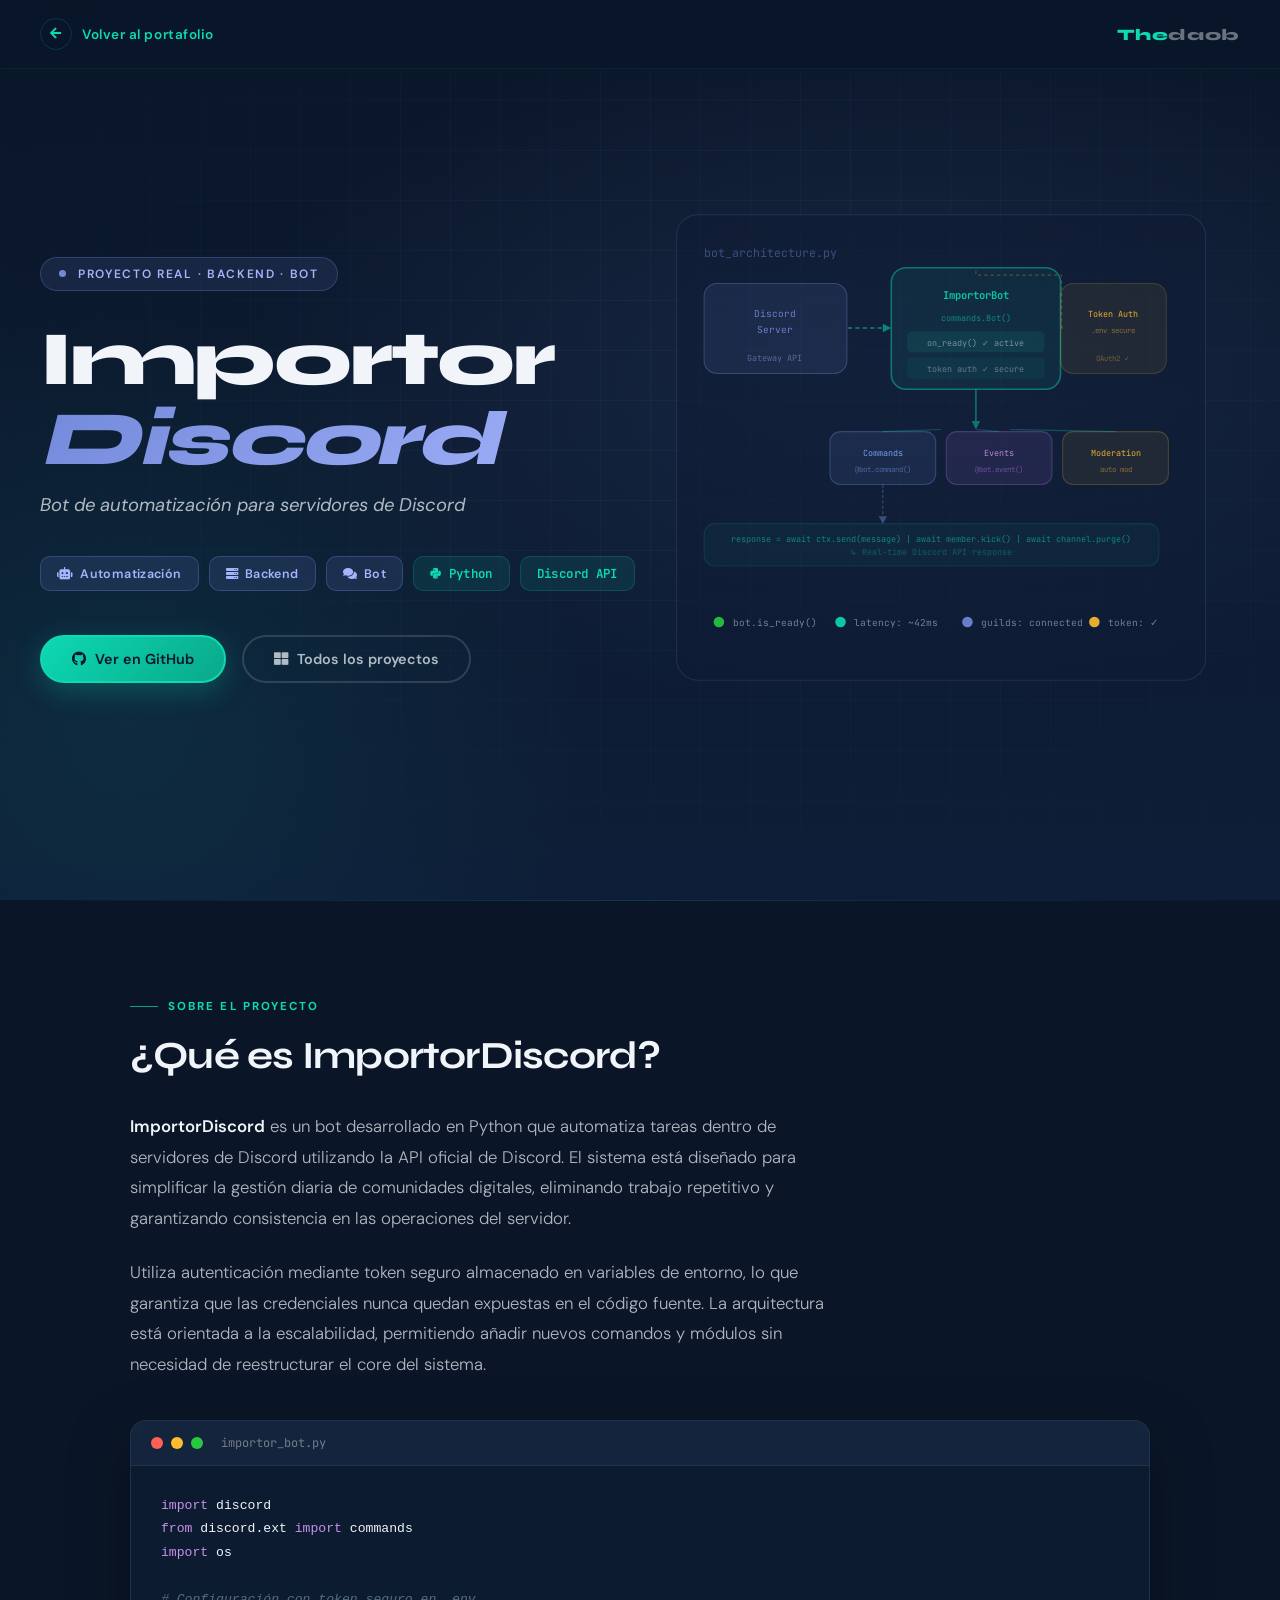
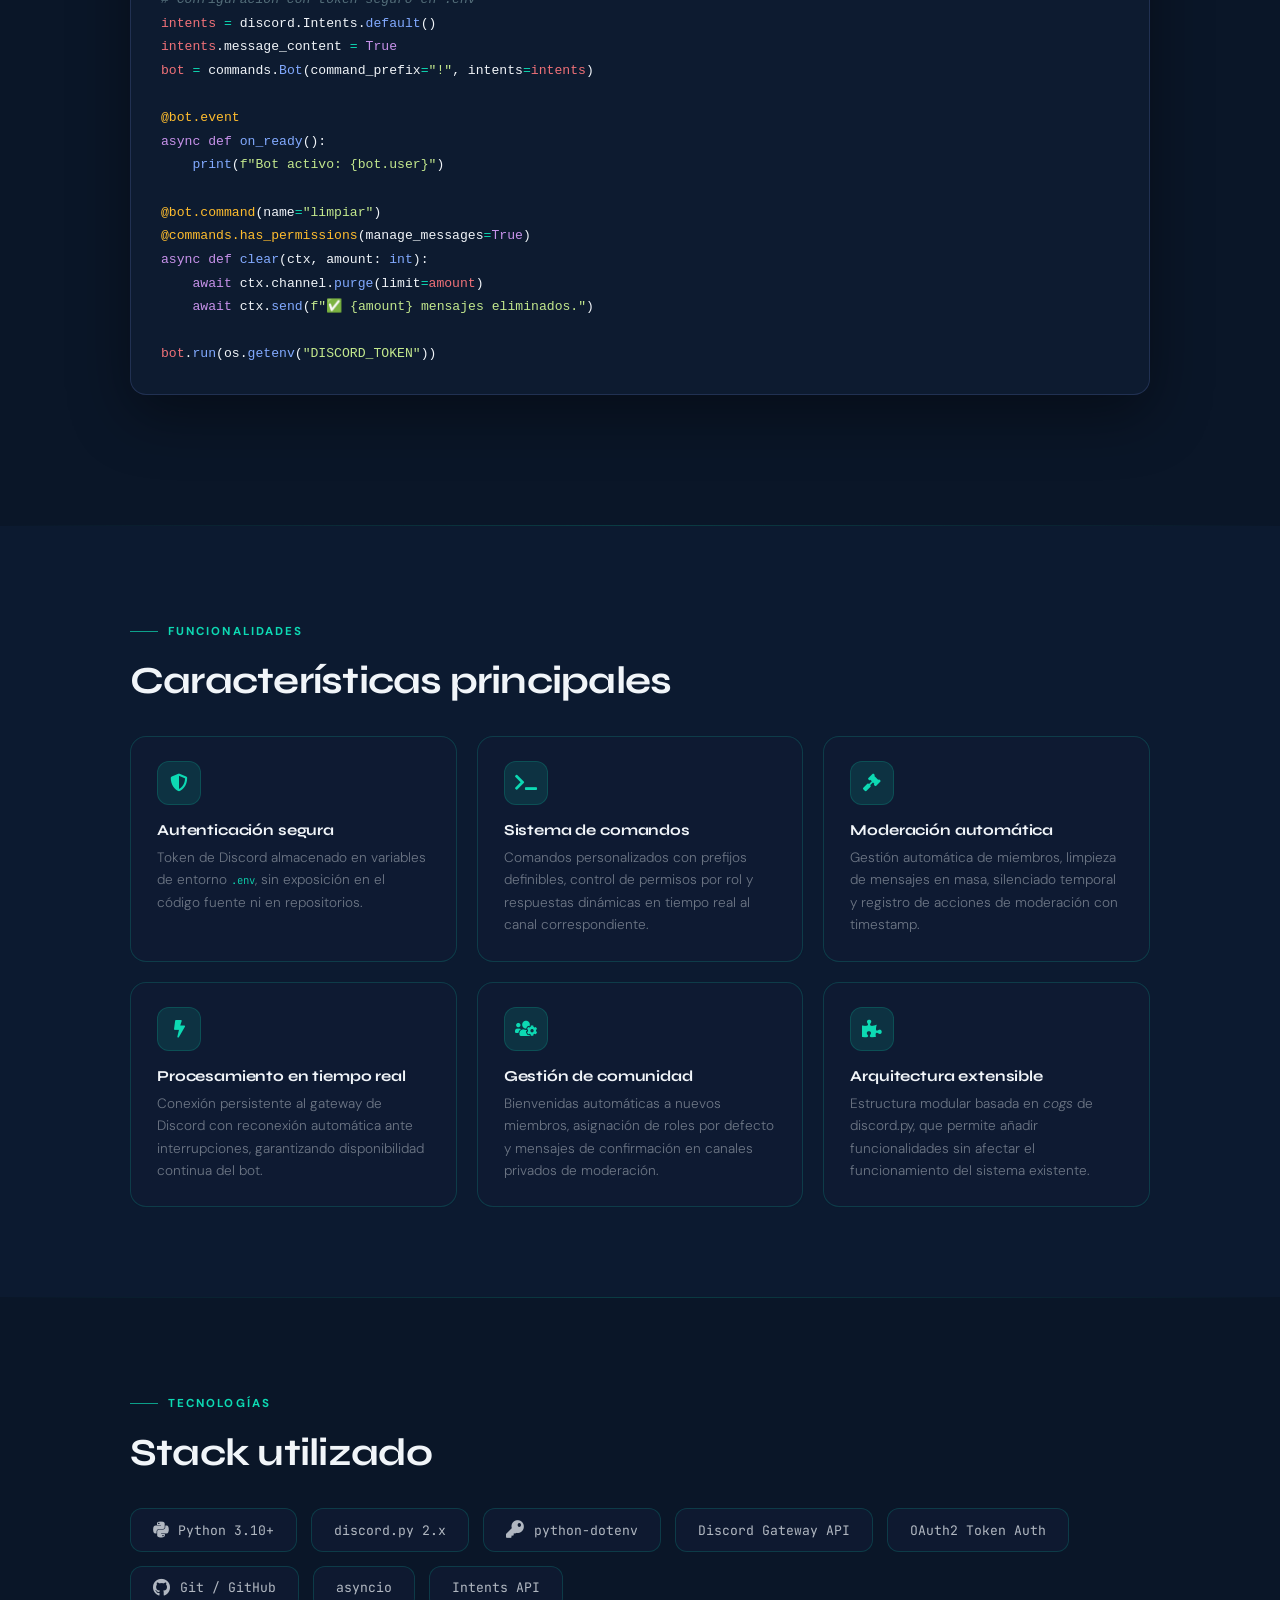
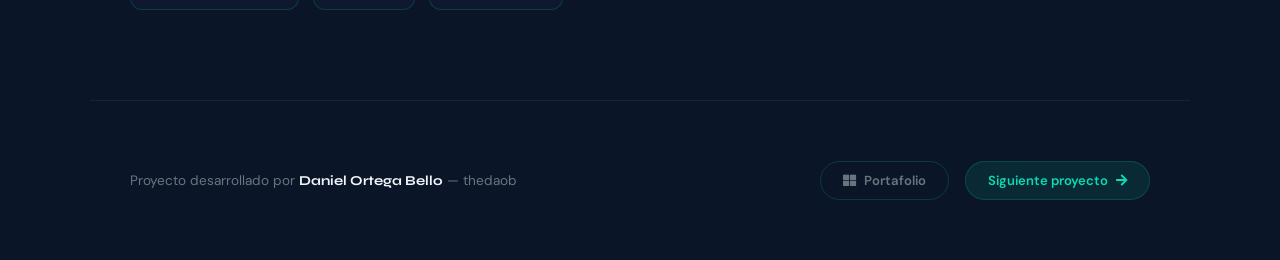
==== proyectos/importordiscord.html @ 36d2adeb "Se agrega seccion de pryectos" ====
<!DOCTYPE html>
<html lang="es">
<head>
  <meta charset="UTF-8">
  <meta name="viewport" content="width=device-width, initial-scale=1.0">
  <title>ImportorDiscord — Bot de Automatización | Daniel Ortega</title>
  <meta name="description" content="Bot Python que automatiza moderación, gestión de comunidad y comandos personalizados vía Discord API con autenticación segura.">

  <!-- Fonts -->
  <link rel="preconnect" href="https://fonts.googleapis.com">
  <link href="https://fonts.googleapis.com/css2?family=Syne:wght@400;600;700;800&family=DM+Sans:ital,wght@0,300;0,400;0,500;0,600;1,300&family=JetBrains+Mono:wght@400;500&display=swap" rel="stylesheet">
  <link href="https://cdnjs.cloudflare.com/ajax/libs/font-awesome/5.10.0/css/all.min.css" rel="stylesheet">

  <style>
    /* ─────────────────────────────────────────────────────────
       DESIGN SYSTEM
    ───────────────────────────────────────────────────────── */
    :root {
      --c-bg:         #0a1628;
      --c-bg2:        #0e1e38;
      --c-surface:    rgba(16,28,52,.78);
      --c-primary:    #0DD9B3;
      --c-primary-d:  #09A889;
      --c-primary-l:  #5FFFDA;
      --c-discord:    #7289DA;
      --c-discord-l:  #a5b4fc;
      --c-border:     rgba(13,217,179,.18);
      --c-border-h:   rgba(13,217,179,.55);
      --c-text:       #f1f5f9;
      --c-text-mid:   rgba(241,245,249,.72);
      --c-text-muted: rgba(241,245,249,.42);
      --f-display:    'Syne', sans-serif;
      --f-body:       'DM Sans', sans-serif;
      --f-mono:       'JetBrains Mono', monospace;
      --ease:         cubic-bezier(.2,.8,.2,1);
    }

    /* ─── Reset + Base ───────────────────────────────────── */
    *, *::before, *::after { box-sizing: border-box; margin: 0; padding: 0; }

    html { scroll-behavior: smooth; }

    body {
      font-family: var(--f-body);
      background: var(--c-bg);
      color: var(--c-text);
      min-height: 100vh;
      overflow-x: hidden;
    }

    a { text-decoration: none; color: inherit; }
    ul { list-style: none; }

    /* ─── Scrollbar personalizado ───────────────────────── */
    ::-webkit-scrollbar { width: 6px; }
    ::-webkit-scrollbar-track { background: var(--c-bg); }
    ::-webkit-scrollbar-thumb { background: var(--c-border-h); border-radius: 3px; }

    /* ─────────────────────────────────────────────────────
       NAV BAR
    ───────────────────────────────────────────────────── */
    .pnav {
      position: fixed;
      top: 0; left: 0; right: 0;
      z-index: 100;
      padding: 18px 40px;
      display: flex;
      align-items: center;
      justify-content: space-between;
      background: rgba(10,22,40,.85);
      backdrop-filter: blur(20px);
      -webkit-backdrop-filter: blur(20px);
      border-bottom: 1px solid rgba(13,217,179,.08);
      transition: padding .4s var(--ease);
    }

    .pnav__back {
      display: inline-flex;
      align-items: center;
      gap: 10px;
      font-size: .85rem;
      font-weight: 600;
      color: var(--c-primary);
      transition: gap .3s var(--ease), opacity .3s;
      letter-spacing: .04em;
    }
    .pnav__back:hover { gap: 14px; opacity: .85; }

    .pnav__back-icon {
      width: 32px; height: 32px;
      border-radius: 50%;
      border: 1px solid var(--c-border);
      display: flex; align-items: center; justify-content: center;
      font-size: .8rem;
      transition: background .3s, border-color .3s;
    }
    .pnav__back:hover .pnav__back-icon {
      background: rgba(13,217,179,.12);
      border-color: var(--c-border-h);
    }

    .pnav__logo {
      font-family: var(--f-display);
      font-size: 1rem;
      font-weight: 800;
      color: var(--c-text-muted);
      letter-spacing: .04em;
    }
    .pnav__logo span { color: var(--c-primary); }

    /* ─────────────────────────────────────────────────────
       HERO DEL PROYECTO
    ───────────────────────────────────────────────────── */
    .phero {
      position: relative;
      min-height: 100vh;
      display: flex;
      align-items: center;
      padding: 120px 40px 80px;
      overflow: hidden;
    }

    /* Fondo animado */
    .phero__bg {
      position: absolute;
      inset: 0;
      background:
        radial-gradient(ellipse 80% 60% at 70% 40%, rgba(114,137,218,.12) 0%, transparent 65%),
        radial-gradient(ellipse 60% 80% at 10% 80%, rgba(13,217,179,.08) 0%, transparent 60%),
        linear-gradient(180deg, #0a1628 0%, #0e1e38 100%);
    }

    /* Grid decorativa */
    .phero__grid {
      position: absolute;
      inset: 0;
      background-image:
        linear-gradient(rgba(114,137,218,.06) 1px, transparent 1px),
        linear-gradient(90deg, rgba(114,137,218,.06) 1px, transparent 1px);
      background-size: 50px 50px;
      mask-image: radial-gradient(ellipse 70% 70% at 60% 40%, #000 30%, transparent 100%);
    }

    /* Partículas decorativas SVG */
    .phero__deco {
      position: absolute;
      right: 5%;
      top: 50%;
      transform: translateY(-50%);
      width: min(550px, 45vw);
      opacity: .9;
    }

    .phero__content {
      position: relative;
      z-index: 2;
      max-width: 680px;
    }

    .phero__kicker {
      display: inline-flex;
      align-items: center;
      gap: 12px;
      padding: 8px 18px;
      background: rgba(114,137,218,.12);
      border: 1px solid rgba(114,137,218,.28);
      border-radius: 999px;
      font-size: .75rem;
      font-weight: 600;
      letter-spacing: .14em;
      text-transform: uppercase;
      color: var(--c-discord-l);
      margin-bottom: 28px;
      animation: fadeInDown .8s var(--ease) both;
    }

    .phero__kicker-dot {
      width: 7px; height: 7px;
      border-radius: 50%;
      background: var(--c-discord);
      animation: pulse-dot 2s infinite;
    }

    @keyframes pulse-dot {
      0%,100% { box-shadow: 0 0 0 0 rgba(114,137,218,.7); }
      50% { box-shadow: 0 0 0 6px rgba(114,137,218,0); }
    }

    .phero__title {
      font-family: var(--f-display);
      font-size: clamp(2.8rem, 6vw, 5rem);
      font-weight: 800;
      line-height: 1.05;
      letter-spacing: -.03em;
      color: var(--c-text);
      margin-bottom: 10px;
      animation: fadeInLeft .9s var(--ease) .1s both;
    }

    .phero__title-accent {
      display: block;
      background: linear-gradient(135deg, #7289DA 0%, var(--c-discord-l) 100%);
      -webkit-background-clip: text;
      -webkit-text-fill-color: transparent;
      background-clip: text;
    }

    .phero__subtitle {
      font-size: 1.15rem;
      font-weight: 400;
      color: var(--c-text-mid);
      margin-bottom: 36px;
      line-height: 1.65;
      font-style: italic;
      animation: fadeIn 1s var(--ease) .3s both;
    }

    .phero__badges {
      display: flex;
      flex-wrap: wrap;
      gap: 10px;
      margin-bottom: 44px;
      animation: fadeInUp .9s var(--ease) .4s both;
    }

    .phero__badge {
      display: inline-flex;
      align-items: center;
      gap: 7px;
      padding: 8px 16px;
      border-radius: var(--radius-sm, 10px);
      font-size: .78rem;
      font-weight: 600;
      letter-spacing: .03em;
    }

    .phero__badge--cat {
      background: rgba(114,137,218,.14);
      color: var(--c-discord-l);
      border: 1px solid rgba(114,137,218,.3);
    }

    .phero__badge--tech {
      background: rgba(13,217,179,.1);
      color: var(--c-primary);
      border: 1px solid var(--c-border);
      font-family: var(--f-mono);
    }

    .phero__ctas {
      display: flex;
      gap: 16px;
      flex-wrap: wrap;
      animation: fadeInUp .9s var(--ease) .55s both;
    }

    .btn-primary, .btn-ghost {
      display: inline-flex;
      align-items: center;
      gap: 9px;
      padding: 13px 30px;
      border-radius: 999px;
      font-size: .9rem;
      font-weight: 600;
      transition: all .4s var(--ease);
      border: 2px solid;
    }

    .btn-primary {
      background: linear-gradient(135deg, var(--c-primary) 0%, var(--c-primary-d) 100%);
      color: #0a1628;
      border-color: var(--c-primary);
      box-shadow: 0 8px 28px rgba(13,217,179,.25);
    }
    .btn-primary:hover {
      transform: translateY(-3px);
      box-shadow: 0 14px 40px rgba(13,217,179,.4);
    }

    .btn-ghost {
      background: transparent;
      color: var(--c-text-mid);
      border-color: rgba(241,245,249,.15);
    }
    .btn-ghost:hover {
      border-color: var(--c-border-h);
      color: var(--c-primary);
      background: rgba(13,217,179,.06);
      transform: translateY(-3px);
    }

    /* Decoración hero — diagrama bot */
    .phero__diagram {
      width: 100%;
      height: 100%;
    }

    @keyframes fadeInDown {
      from { opacity:0; transform: translateY(-20px); }
      to   { opacity:1; transform: translateY(0); }
    }
    @keyframes fadeInLeft {
      from { opacity:0; transform: translateX(-30px); }
      to   { opacity:1; transform: translateX(0); }
    }
    @keyframes fadeInUp {
      from { opacity:0; transform: translateY(20px); }
      to   { opacity:1; transform: translateY(0); }
    }
    @keyframes fadeIn {
      from { opacity:0; }
      to   { opacity:1; }
    }

    /* ─────────────────────────────────────────────────────
       SECCIONES DE CONTENIDO
    ───────────────────────────────────────────────────── */
    .psection {
      padding: 90px 40px;
      max-width: 1100px;
      margin: 0 auto;
    }

    .psection--alt {
      background: rgba(14,30,56,.5);
      max-width: 100%;
      padding: 90px 0;
    }
    .psection--alt .psection__inner {
      max-width: 1100px;
      margin: 0 auto;
      padding: 0 40px;
    }

    /* Etiqueta de sección */
    .psection__label {
      display: inline-flex;
      align-items: center;
      gap: 10px;
      font-size: .72rem;
      font-weight: 700;
      letter-spacing: .18em;
      text-transform: uppercase;
      color: var(--c-primary);
      margin-bottom: 18px;
    }
    .psection__label::before {
      content: '';
      display: inline-block;
      width: 28px; height: 1px;
      background: var(--c-primary);
      opacity: .7;
    }

    .psection__heading {
      font-family: var(--f-display);
      font-size: clamp(1.6rem, 3vw, 2.4rem);
      font-weight: 700;
      color: var(--c-text);
      margin-bottom: 32px;
      letter-spacing: -.02em;
    }

    /* ─── Descripción ───────────────────────────────────── */
    .pdesc__text {
      font-size: 1.05rem;
      line-height: 1.82;
      color: var(--c-text-mid);
      font-weight: 300;
      max-width: 700px;
      margin-bottom: 24px;
    }

    /* ─── Grid de características ────────────────────── */
    .pfeatures__grid {
      display: grid;
      grid-template-columns: repeat(auto-fill, minmax(280px, 1fr));
      gap: 20px;
      margin-top: 12px;
    }

    .pfeature {
      background: var(--c-surface);
      border: 1px solid var(--c-border);
      border-radius: 16px;
      padding: 24px 26px;
      backdrop-filter: blur(14px);
      transition: border-color .4s var(--ease), transform .4s var(--ease), box-shadow .4s var(--ease);
      /* Reveal */
      opacity: 0;
      transform: translateY(24px);
    }
    .pfeature.is-visible {
      opacity: 1; transform: translateY(0);
    }
    .pfeature:hover {
      border-color: var(--c-border-h);
      transform: translateY(-4px);
      box-shadow: 0 12px 40px rgba(13,217,179,.08);
    }

    .pfeature__icon {
      width: 44px; height: 44px;
      border-radius: 12px;
      background: rgba(13,217,179,.12);
      border: 1px solid var(--c-border);
      display: flex; align-items: center; justify-content: center;
      font-size: 1.1rem;
      color: var(--c-primary);
      margin-bottom: 16px;
    }

    .pfeature__title {
      font-family: var(--f-display);
      font-size: .95rem;
      font-weight: 700;
      color: var(--c-text);
      margin-bottom: 8px;
      letter-spacing: -.01em;
    }

    .pfeature__desc {
      font-size: .85rem;
      line-height: 1.65;
      color: var(--c-text-muted);
      font-weight: 300;
    }

    /* ─── Tech Stack ────────────────────────────────────── */
    .ptech__grid {
      display: flex;
      flex-wrap: wrap;
      gap: 14px;
    }

    .ptech__item {
      display: inline-flex;
      align-items: center;
      gap: 10px;
      padding: 12px 22px;
      background: var(--c-surface);
      border: 1px solid var(--c-border);
      border-radius: 12px;
      backdrop-filter: blur(14px);
      font-family: var(--f-mono);
      font-size: .82rem;
      color: var(--c-text-mid);
      transition: all .4s var(--ease);
      opacity: 0; transform: translateY(20px);
    }
    .ptech__item.is-visible { opacity: 1; transform: translateY(0); }
    .ptech__item:hover {
      background: rgba(13,217,179,.1);
      border-color: var(--c-border-h);
      color: var(--c-primary);
      transform: translateY(-3px);
    }

    .ptech__item i { font-size: 1.1rem; }

    /* ─── Bloque de código decorativo ──────────────────── */
    .pcode {
      background: #0d1b30;
      border: 1px solid rgba(114,137,218,.2);
      border-radius: 16px;
      overflow: hidden;
      margin: 40px 0;
      box-shadow: 0 20px 60px rgba(0,0,0,.4);
    }

    .pcode__header {
      padding: 14px 20px;
      background: rgba(114,137,218,.08);
      border-bottom: 1px solid rgba(114,137,218,.12);
      display: flex;
      align-items: center;
      gap: 8px;
    }

    .pcode__dot {
      width: 12px; height: 12px;
      border-radius: 50%;
    }
    .pcode__dot:nth-child(1) { background: #FF5F56; }
    .pcode__dot:nth-child(2) { background: #FFBD2E; }
    .pcode__dot:nth-child(3) { background: #27C93F; }

    .pcode__filename {
      margin-left: 10px;
      font-family: var(--f-mono);
      font-size: .75rem;
      color: var(--c-text-muted);
    }

    .pcode__body {
      padding: 28px 30px;
      font-family: var(--f-mono);
      font-size: .82rem;
      line-height: 1.8;
      overflow-x: auto;
    }

    .tok-keyword  { color: #c792ea; }
    .tok-fn       { color: #82aaff; }
    .tok-string   { color: #c3e88d; }
    .tok-comment  { color: #546e7a; font-style: italic; }
    .tok-var      { color: #f07178; }
    .tok-num      { color: #f78c6c; }
    .tok-op       { color: var(--c-primary); }
    .tok-dec      { color: #FFBD2E; }

    /* ─── Footer de página ───────────────────────────── */
    .ppage-footer {
      padding: 60px 40px;
      display: flex;
      align-items: center;
      justify-content: space-between;
      max-width: 1100px;
      margin: 0 auto;
      border-top: 1px solid rgba(241,245,249,.06);
      flex-wrap: wrap;
      gap: 24px;
    }

    .ppage-footer__text {
      font-size: .85rem;
      color: var(--c-text-muted);
    }
    .ppage-footer__text strong {
      color: var(--c-text);
      font-family: var(--f-display);
    }

    .ppage-footer__nav {
      display: flex;
      gap: 16px;
    }

    .ppage-footer__btn {
      display: inline-flex;
      align-items: center;
      gap: 8px;
      padding: 10px 22px;
      border-radius: 999px;
      font-size: .82rem;
      font-weight: 600;
      transition: all .35s var(--ease);
    }

    .ppage-footer__btn--ghost {
      border: 1px solid var(--c-border);
      color: var(--c-text-muted);
    }
    .ppage-footer__btn--ghost:hover {
      border-color: var(--c-border-h);
      color: var(--c-primary);
      background: rgba(13,217,179,.06);
    }

    .ppage-footer__btn--next {
      background: rgba(13,217,179,.1);
      border: 1px solid var(--c-border);
      color: var(--c-primary);
    }
    .ppage-footer__btn--next:hover {
      background: rgba(13,217,179,.2);
      border-color: var(--c-border-h);
      transform: translateX(4px);
    }

    /* ─── Separador decorativo ──────────────────────── */
    .pdivider {
      width: 100%;
      height: 1px;
      background: linear-gradient(90deg, transparent, rgba(13,217,179,.2), transparent);
      margin: 0;
      border: none;
    }

    /* ─── Reveal animations ─────────────────────────── */
    [data-reveal] {
      opacity: 0;
      transform: translateY(24px);
      transition: opacity .7s var(--ease), transform .7s var(--ease);
    }
    [data-reveal].is-visible { opacity: 1; transform: none; }

    /* ─── Responsive ─────────────────────────────────── */
    @media (max-width: 768px) {
      .pnav { padding: 14px 20px; }
      .phero { padding: 110px 20px 70px; min-height: auto; }
      .phero__deco { display: none; }
      .psection { padding: 70px 20px; }
      .psection--alt .psection__inner { padding: 0 20px; }
      .pfeatures__grid { grid-template-columns: 1fr; }
      .ppage-footer { padding: 40px 20px; flex-direction: column; align-items: flex-start; }
    }

    @media (prefers-reduced-motion: reduce) {
      *, *::before, *::after { animation: none !important; transition: none !important; }
      [data-reveal], .pfeature, .ptech__item { opacity: 1 !important; transform: none !important; }
    }
  </style>
</head>
<body>

  <!-- ── Navegación ─────────────────────────────────────────── -->
  <nav class="pnav" role="navigation" aria-label="Navegación del proyecto">
    <a href="../index.html" class="pnav__back">
      <span class="pnav__back-icon" aria-hidden="true">
        <i class="fas fa-arrow-left"></i>
      </span>
      Volver al portafolio
    </a>
    <span class="pnav__logo"><span>The</span>daob</span>
  </nav>

  <!-- ── Hero ───────────────────────────────────────────────── -->
  <section class="phero" aria-label="Presentación del proyecto">

    <div class="phero__bg" aria-hidden="true"></div>
    <div class="phero__grid" aria-hidden="true"></div>

    <div class="phero__content">

      <div class="phero__kicker">
        <span class="phero__kicker-dot" aria-hidden="true"></span>
        Proyecto real · Backend · Bot
      </div>

      <h1 class="phero__title">
        Importor
        <em class="phero__title-accent">Discord</em>
      </h1>

      <p class="phero__subtitle">
        Bot de automatización para servidores de Discord
      </p>

      <div class="phero__badges">
        <span class="phero__badge phero__badge--cat">
          <i class="fas fa-robot" aria-hidden="true"></i>
          Automatización
        </span>
        <span class="phero__badge phero__badge--cat">
          <i class="fas fa-server" aria-hidden="true"></i>
          Backend
        </span>
        <span class="phero__badge phero__badge--cat">
          <i class="fas fa-comments" aria-hidden="true"></i>
          Bot
        </span>
        <span class="phero__badge phero__badge--tech">
          <i class="fab fa-python" aria-hidden="true"></i>
          Python
        </span>
        <span class="phero__badge phero__badge--tech">
          Discord API
        </span>
      </div>

      <div class="phero__ctas">
        <a href="https://github.com/Thedaob" target="_blank" rel="noopener noreferrer" class="btn-primary">
          <i class="fab fa-github" aria-hidden="true"></i>
          Ver en GitHub
        </a>
        <a href="../index.html#projects" class="btn-ghost">
          <i class="fas fa-th-large" aria-hidden="true"></i>
          Todos los proyectos
        </a>
      </div>

    </div>

    <!-- Diagrama decorativo del bot -->
    <div class="phero__deco" aria-hidden="true">
      <svg class="phero__diagram" viewBox="0 0 520 460" fill="none" xmlns="http://www.w3.org/2000/svg">
        <!-- Fondo del diagrama -->
        <rect x="10" y="10" width="500" height="440" rx="20" fill="rgba(16,28,52,.6)" stroke="rgba(114,137,218,.2)" stroke-width="1"/>

        <!-- Título -->
        <text x="36" y="50" font-family="JetBrains Mono, monospace" font-size="11" fill="rgba(114,137,218,.5)">bot_architecture.py</text>

        <!-- Discord server (izq) -->
        <rect x="36" y="75" width="135" height="85" rx="12" fill="rgba(114,137,218,.12)" stroke="rgba(114,137,218,.4)" stroke-width="1"/>
        <text x="103" y="107" font-family="JetBrains Mono, monospace" font-size="9" fill="#7289DA" text-anchor="middle">Discord</text>
        <text x="103" y="122" font-family="JetBrains Mono, monospace" font-size="9" fill="#7289DA" text-anchor="middle">Server</text>
        <text x="103" y="148" font-family="JetBrains Mono, monospace" font-size="8" fill="rgba(165,180,252,.5)" text-anchor="middle">Gateway API</text>

        <!-- Flecha Discord → Bot -->
        <path d="M172 117 L205 117" stroke="rgba(13,217,179,.6)" stroke-width="1.5" stroke-dasharray="4 3"/>
        <polygon points="205,113 213,117 205,121" fill="rgba(13,217,179,.6)"/>

        <!-- Bot Core (centro) -->
        <rect x="213" y="60" width="160" height="115" rx="14" fill="rgba(13,217,179,.08)" stroke="rgba(13,217,179,.5)" stroke-width="1.5"/>
        <text x="293" y="90" font-family="JetBrains Mono, monospace" font-size="10" fill="#0DD9B3" text-anchor="middle" font-weight="600">ImportorBot</text>
        <text x="293" y="110" font-family="JetBrains Mono, monospace" font-size="8" fill="rgba(13,217,179,.6)" text-anchor="middle">commands.Bot()</text>
        <rect x="228" y="120" width="130" height="20" rx="5" fill="rgba(13,217,179,.1)"/>
        <text x="293" y="134" font-family="JetBrains Mono, monospace" font-size="8" fill="rgba(241,245,249,.5)" text-anchor="middle">on_ready() ✓ active</text>
        <rect x="228" y="145" width="130" height="20" rx="5" fill="rgba(13,217,179,.06)"/>
        <text x="293" y="159" font-family="JetBrains Mono, monospace" font-size="8" fill="rgba(241,245,249,.4)" text-anchor="middle">token auth ✓ secure</text>

        <!-- Flecha Bot → Handlers -->
        <path d="M293 175 L293 205" stroke="rgba(13,217,179,.5)" stroke-width="1.5"/>
        <polygon points="289,205 293,213 297,205" fill="rgba(13,217,179,.5)"/>

        <!-- Handler boxes -->
        <!-- Commands -->
        <rect x="155" y="215" width="100" height="50" rx="10" fill="rgba(130,170,255,.1)" stroke="rgba(130,170,255,.3)" stroke-width="1"/>
        <text x="205" y="238" font-family="JetBrains Mono, monospace" font-size="8" fill="#82aaff" text-anchor="middle">Commands</text>
        <text x="205" y="253" font-family="JetBrains Mono, monospace" font-size="7" fill="rgba(130,170,255,.5)" text-anchor="middle">@bot.command()</text>

        <!-- Events -->
        <rect x="265" y="215" width="100" height="50" rx="10" fill="rgba(199,125,255,.1)" stroke="rgba(199,125,255,.3)" stroke-width="1"/>
        <text x="315" y="238" font-family="JetBrains Mono, monospace" font-size="8" fill="#c792ea" text-anchor="middle">Events</text>
        <text x="315" y="253" font-family="JetBrains Mono, monospace" font-size="7" fill="rgba(199,125,255,.5)" text-anchor="middle">@bot.event()</text>

        <!-- Moderation -->
        <rect x="375" y="215" width="100" height="50" rx="10" fill="rgba(255,189,46,.08)" stroke="rgba(255,189,46,.25)" stroke-width="1"/>
        <text x="425" y="238" font-family="JetBrains Mono, monospace" font-size="8" fill="#FFBD2E" text-anchor="middle">Moderation</text>
        <text x="425" y="253" font-family="JetBrains Mono, monospace" font-size="7" fill="rgba(255,189,46,.5)" text-anchor="middle">auto mod</text>

        <!-- Líneas Bot → Handlers -->
        <path d="M260 213 L205 215" stroke="rgba(13,217,179,.3)" stroke-width="1"/>
        <path d="M293 213 L315 215" stroke="rgba(13,217,179,.3)" stroke-width="1"/>
        <path d="M325 213 L425 215" stroke="rgba(13,217,179,.3)" stroke-width="1"/>

        <!-- Flecha Commands → Action -->
        <path d="M205 265 L205 295" stroke="rgba(130,170,255,.4)" stroke-width="1" stroke-dasharray="3 2"/>
        <polygon points="201,295 205,302 209,295" fill="rgba(130,170,255,.4)"/>

        <!-- Actions box -->
        <rect x="36" y="302" width="430" height="40" rx="10" fill="rgba(13,217,179,.05)" stroke="rgba(13,217,179,.15)" stroke-width="1"/>
        <text x="251" y="319" font-family="JetBrains Mono, monospace" font-size="8" fill="rgba(13,217,179,.6)" text-anchor="middle">response = await ctx.send(message)  |  await member.kick()  |  await channel.purge()</text>
        <text x="251" y="332" font-family="JetBrains Mono, monospace" font-size="8" fill="rgba(13,217,179,.35)" text-anchor="middle">↳ Real-time Discord API response</text>

        <!-- Status indicators -->
        <circle cx="50" cy="395" r="5" fill="#27C93F"/>
        <text x="63" y="399" font-family="JetBrains Mono, monospace" font-size="9" fill="rgba(241,245,249,.5)">bot.is_ready()</text>
        <circle cx="165" cy="395" r="5" fill="#0DD9B3"/>
        <text x="178" y="399" font-family="JetBrains Mono, monospace" font-size="9" fill="rgba(241,245,249,.5)">latency: ~42ms</text>
        <circle cx="285" cy="395" r="5" fill="#7289DA"/>
        <text x="298" y="399" font-family="JetBrains Mono, monospace" font-size="9" fill="rgba(241,245,249,.5)">guilds: connected</text>
        <circle cx="405" cy="395" r="5" fill="#FFBD2E"/>
        <text x="418" y="399" font-family="JetBrains Mono, monospace" font-size="9" fill="rgba(241,245,249,.5)">token: ✓</text>

        <!-- Auth block (top right) -->
        <rect x="373" y="75" width="100" height="85" rx="12" fill="rgba(255,189,46,.08)" stroke="rgba(255,189,46,.2)" stroke-width="1"/>
        <text x="423" y="107" font-family="JetBrains Mono, monospace" font-size="8" fill="#FFBD2E" text-anchor="middle">Token Auth</text>
        <text x="423" y="122" font-family="JetBrains Mono, monospace" font-size="7" fill="rgba(255,189,46,.5)" text-anchor="middle">.env secure</text>
        <text x="423" y="148" font-family="JetBrains Mono, monospace" font-size="7" fill="rgba(255,189,46,.4)" text-anchor="middle">OAuth2 ✓</text>

        <!-- Línea Auth → Bot -->
        <path d="M373 117 L373 117 L374 117" stroke="rgba(255,189,46,.0)" stroke-width="1"/>
        <path d="M374 117 L375 117" stroke="rgba(255,189,46,.5)" stroke-width="1.5" stroke-dasharray="4 3"/>
        <!-- Corrección: flecha de Auth al bot -->
        <path d="M373 117 L380 117" stroke="rgba(255,189,46,.0)"/>
        <path d="M374 117 L374 67 L293 67 L293 60" stroke="rgba(255,189,46,.3)" stroke-width="1" stroke-dasharray="3 3"/>
      </svg>
    </div>

  </section>

  <hr class="pdivider">

  <!-- ── Descripción ──────────────────────────────────────────── -->
  <section class="psection" aria-labelledby="desc-heading">
    <p class="psection__label">Sobre el proyecto</p>
    <h2 class="psection__heading" id="desc-heading" data-reveal>¿Qué es ImportorDiscord?</h2>

    <p class="pdesc__text" data-reveal>
      <strong style="color: var(--c-text); font-weight: 600;">ImportorDiscord</strong> es un bot desarrollado 
      en Python que automatiza tareas dentro de servidores de Discord utilizando la API oficial de Discord. 
      El sistema está diseñado para simplificar la gestión diaria de comunidades digitales, eliminando 
      trabajo repetitivo y garantizando consistencia en las operaciones del servidor.
    </p>

    <p class="pdesc__text" data-reveal>
      Utiliza autenticación mediante token seguro almacenado en variables de entorno, lo que garantiza 
      que las credenciales nunca quedan expuestas en el código fuente. La arquitectura está orientada 
      a la escalabilidad, permitiendo añadir nuevos comandos y módulos sin necesidad de reestructurar 
      el core del sistema.
    </p>

    <!-- Bloque de código decorativo -->
    <div class="pcode" data-reveal>
      <div class="pcode__header">
        <div class="pcode__dot"></div>
        <div class="pcode__dot"></div>
        <div class="pcode__dot"></div>
        <span class="pcode__filename">importor_bot.py</span>
      </div>
      <div class="pcode__body">
        <pre><span class="tok-keyword">import</span> discord
<span class="tok-keyword">from</span> discord.ext <span class="tok-keyword">import</span> commands
<span class="tok-keyword">import</span> os

<span class="tok-comment"># Configuración con token seguro en .env</span>
<span class="tok-var">intents</span> <span class="tok-op">=</span> discord.Intents.<span class="tok-fn">default</span>()
<span class="tok-var">intents</span>.message_content <span class="tok-op">=</span> <span class="tok-keyword">True</span>
<span class="tok-var">bot</span> <span class="tok-op">=</span> commands.<span class="tok-fn">Bot</span>(command_prefix<span class="tok-op">=</span><span class="tok-string">"!"</span>, intents<span class="tok-op">=</span><span class="tok-var">intents</span>)

<span class="tok-dec">@bot.event</span>
<span class="tok-keyword">async def</span> <span class="tok-fn">on_ready</span>():
    <span class="tok-fn">print</span>(<span class="tok-string">f"Bot activo: {bot.user}"</span>)

<span class="tok-dec">@bot.command</span>(name<span class="tok-op">=</span><span class="tok-string">"limpiar"</span>)
<span class="tok-dec">@commands.has_permissions</span>(manage_messages<span class="tok-op">=</span><span class="tok-keyword">True</span>)
<span class="tok-keyword">async def</span> <span class="tok-fn">clear</span>(ctx, amount: <span class="tok-fn">int</span>):
    <span class="tok-keyword">await</span> ctx.channel.<span class="tok-fn">purge</span>(limit<span class="tok-op">=</span><span class="tok-var">amount</span>)
    <span class="tok-keyword">await</span> ctx.<span class="tok-fn">send</span>(<span class="tok-string">f"✅ {amount} mensajes eliminados."</span>)

<span class="tok-var">bot</span>.<span class="tok-fn">run</span>(os.<span class="tok-fn">getenv</span>(<span class="tok-string">"DISCORD_TOKEN"</span>))</pre>
      </div>
    </div>

  </section>

  <hr class="pdivider">

  <!-- ── Características ──────────────────────────────────────── -->
  <section class="psection--alt" aria-labelledby="features-heading">
    <div class="psection__inner">
      <p class="psection__label">Funcionalidades</p>
      <h2 class="psection__heading" id="features-heading" data-reveal>Características principales</h2>

      <div class="pfeatures__grid">

        <div class="pfeature" data-feature>
          <div class="pfeature__icon"><i class="fas fa-shield-alt" aria-hidden="true"></i></div>
          <h3 class="pfeature__title">Autenticación segura</h3>
          <p class="pfeature__desc">Token de Discord almacenado en variables de entorno <code style="font-family:var(--f-mono);font-size:.78em;color:var(--c-primary);">.env</code>, sin exposición en el código fuente ni en repositorios.</p>
        </div>

        <div class="pfeature" data-feature>
          <div class="pfeature__icon"><i class="fas fa-terminal" aria-hidden="true"></i></div>
          <h3 class="pfeature__title">Sistema de comandos</h3>
          <p class="pfeature__desc">Comandos personalizados con prefijos definibles, control de permisos por rol y respuestas dinámicas en tiempo real al canal correspondiente.</p>
        </div>

        <div class="pfeature" data-feature>
          <div class="pfeature__icon"><i class="fas fa-gavel" aria-hidden="true"></i></div>
          <h3 class="pfeature__title">Moderación automática</h3>
          <p class="pfeature__desc">Gestión automática de miembros, limpieza de mensajes en masa, silenciado temporal y registro de acciones de moderación con timestamp.</p>
        </div>

        <div class="pfeature" data-feature>
          <div class="pfeature__icon"><i class="fas fa-bolt" aria-hidden="true"></i></div>
          <h3 class="pfeature__title">Procesamiento en tiempo real</h3>
          <p class="pfeature__desc">Conexión persistente al gateway de Discord con reconexión automática ante interrupciones, garantizando disponibilidad continua del bot.</p>
        </div>

        <div class="pfeature" data-feature>
          <div class="pfeature__icon"><i class="fas fa-users-cog" aria-hidden="true"></i></div>
          <h3 class="pfeature__title">Gestión de comunidad</h3>
          <p class="pfeature__desc">Bienvenidas automáticas a nuevos miembros, asignación de roles por defecto y mensajes de confirmación en canales privados de moderación.</p>
        </div>

        <div class="pfeature" data-feature>
          <div class="pfeature__icon"><i class="fas fa-puzzle-piece" aria-hidden="true"></i></div>
          <h3 class="pfeature__title">Arquitectura extensible</h3>
          <p class="pfeature__desc">Estructura modular basada en <em>cogs</em> de discord.py, que permite añadir funcionalidades sin afectar el funcionamiento del sistema existente.</p>
        </div>

      </div>
    </div>
  </section>

  <hr class="pdivider">

  <!-- ── Tech Stack ──────────────────────────────────────────── -->
  <section class="psection" aria-labelledby="tech-heading">
    <p class="psection__label">Tecnologías</p>
    <h2 class="psection__heading" id="tech-heading" data-reveal>Stack utilizado</h2>

    <div class="ptech__grid">
      <span class="ptech__item" data-tech><i class="fab fa-python" aria-hidden="true"></i> Python 3.10+</span>
      <span class="ptech__item" data-tech>discord.py 2.x</span>
      <span class="ptech__item" data-tech><i class="fas fa-key" aria-hidden="true"></i> python-dotenv</span>
      <span class="ptech__item" data-tech>Discord Gateway API</span>
      <span class="ptech__item" data-tech>OAuth2 Token Auth</span>
      <span class="ptech__item" data-tech><i class="fab fa-github" aria-hidden="true"></i> Git / GitHub</span>
      <span class="ptech__item" data-tech>asyncio</span>
      <span class="ptech__item" data-tech>Intents API</span>
    </div>
  </section>

  <!-- ── Footer de página ─────────────────────────────────────── -->
  <footer class="ppage-footer">
    <div class="ppage-footer__text">
      Proyecto desarrollado por <strong>Daniel Ortega Bello</strong> — thedaob
    </div>
    <nav class="ppage-footer__nav" aria-label="Navegación entre proyectos">
      <a href="../index.html#projects" class="ppage-footer__btn ppage-footer__btn--ghost">
        <i class="fas fa-th-large" aria-hidden="true"></i>
        Portafolio
      </a>
      <a href="sistema-formulas-color.html" class="ppage-footer__btn ppage-footer__btn--next">
        Siguiente proyecto
        <i class="fas fa-arrow-right" aria-hidden="true"></i>
      </a>
    </nav>
  </footer>

  <script>
    /* ── Reveal Observer ─────────────────────────────────── */
    const io = new IntersectionObserver(entries => {
      entries.forEach(e => {
        if (!e.isIntersecting) return;
        e.target.classList.add('is-visible');
        io.unobserve(e.target);
      });
    }, { threshold: 0.1, rootMargin: '0px 0px -40px 0px' });

    document.querySelectorAll('[data-reveal]').forEach(el => io.observe(el));

    /* Features con delay escalonado */
    document.querySelectorAll('[data-feature]').forEach((el, i) => {
      el.style.transitionDelay = (i * 80) + 'ms';
      io.observe(el);
    });

    /* Techs con delay escalonado */
    document.querySelectorAll('[data-tech]').forEach((el, i) => {
      el.style.transitionDelay = (i * 60) + 'ms';
      io.observe(el);
    });

    /* ── Navbar scroll effect ─────────────────────────────── */
    const nav = document.querySelector('.pnav');
    window.addEventListener('scroll', () => {
      nav.style.padding = window.scrollY > 40 ? '12px 40px' : '18px 40px';
    }, { passive: true });
  </script>

</body>
</html>
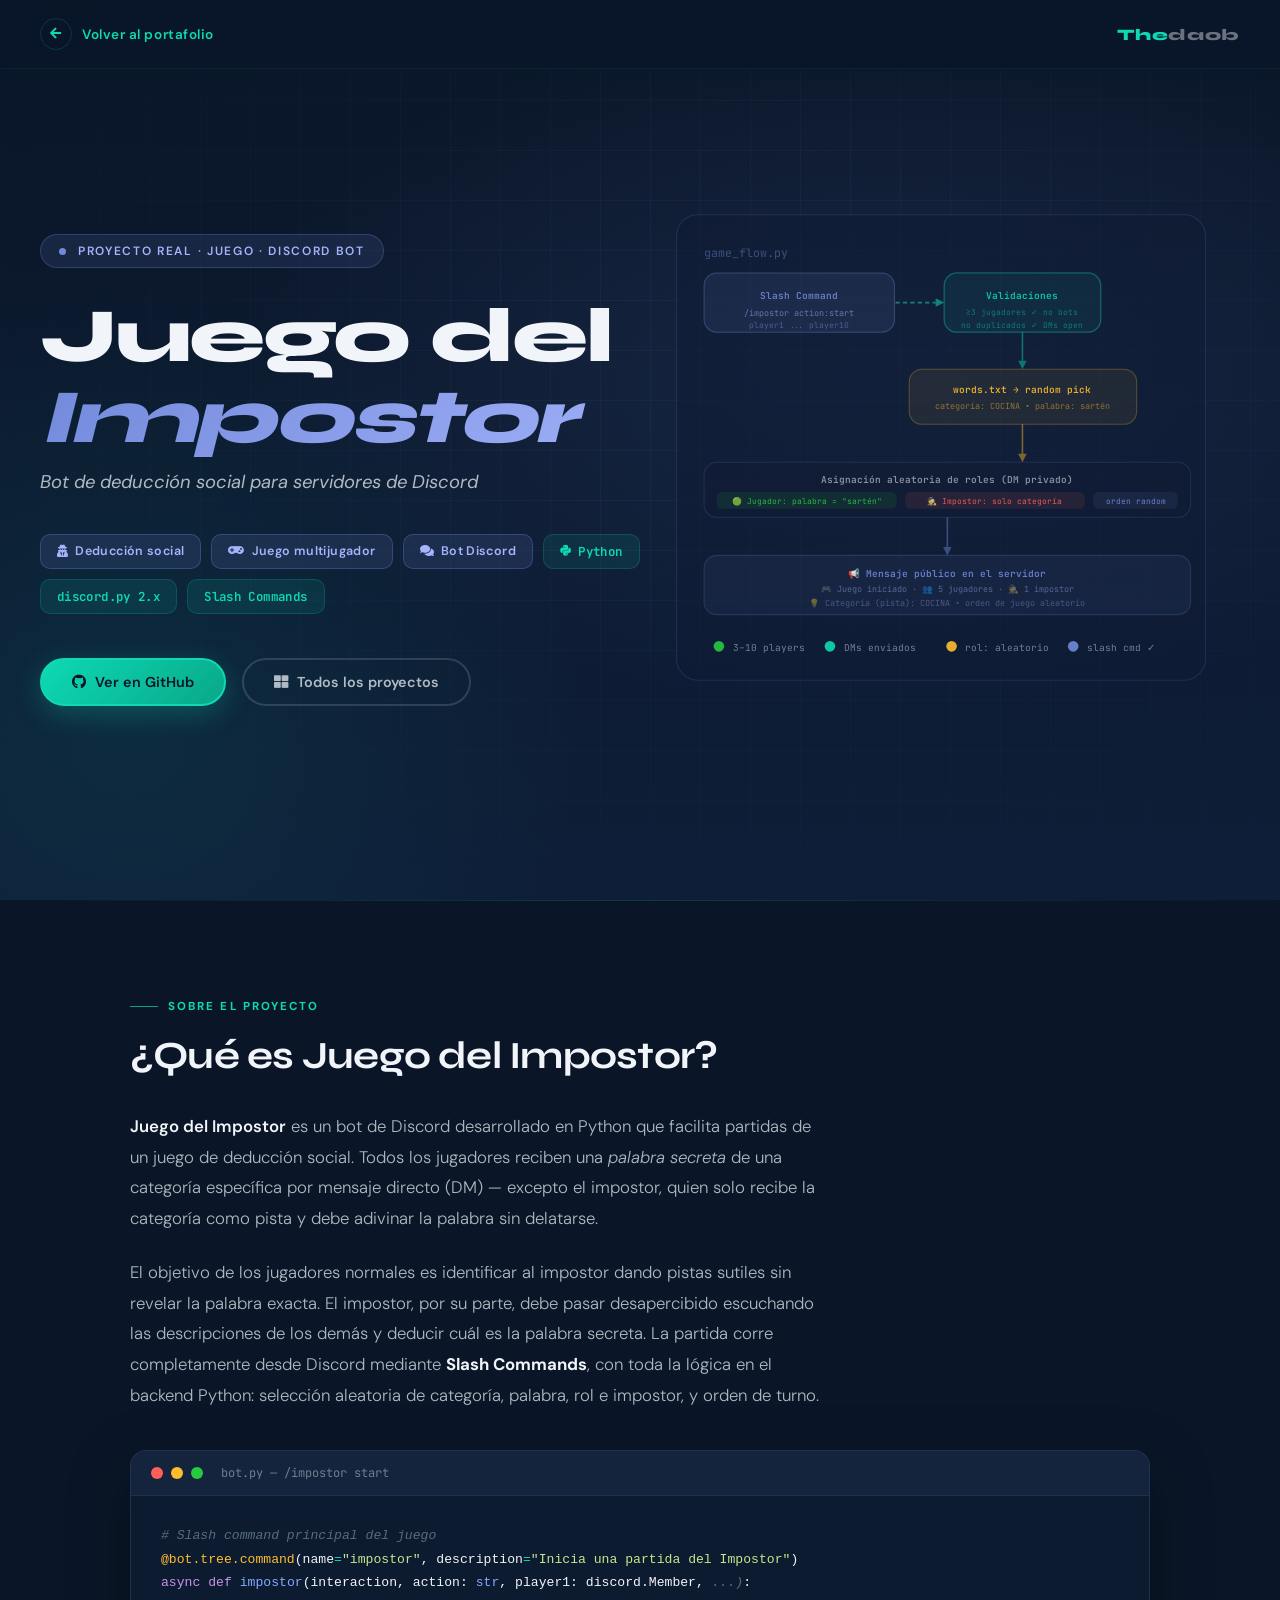
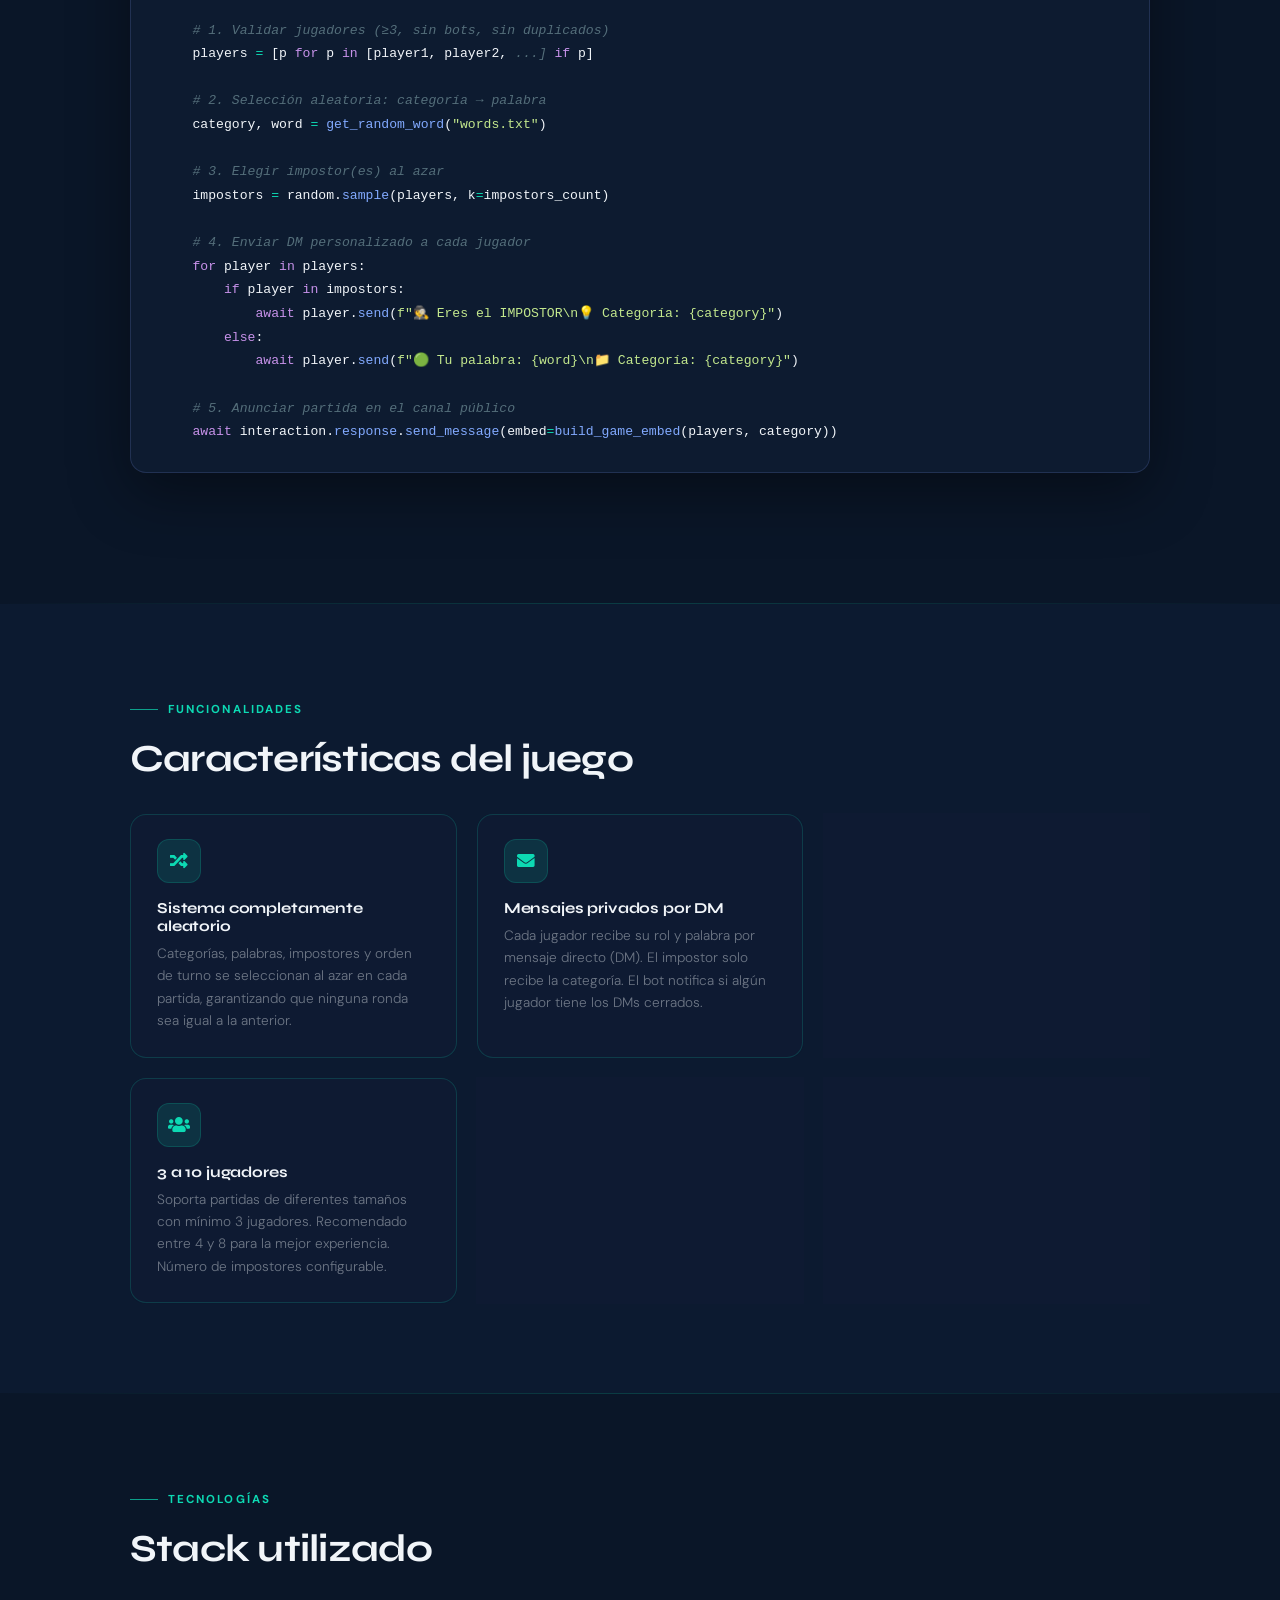
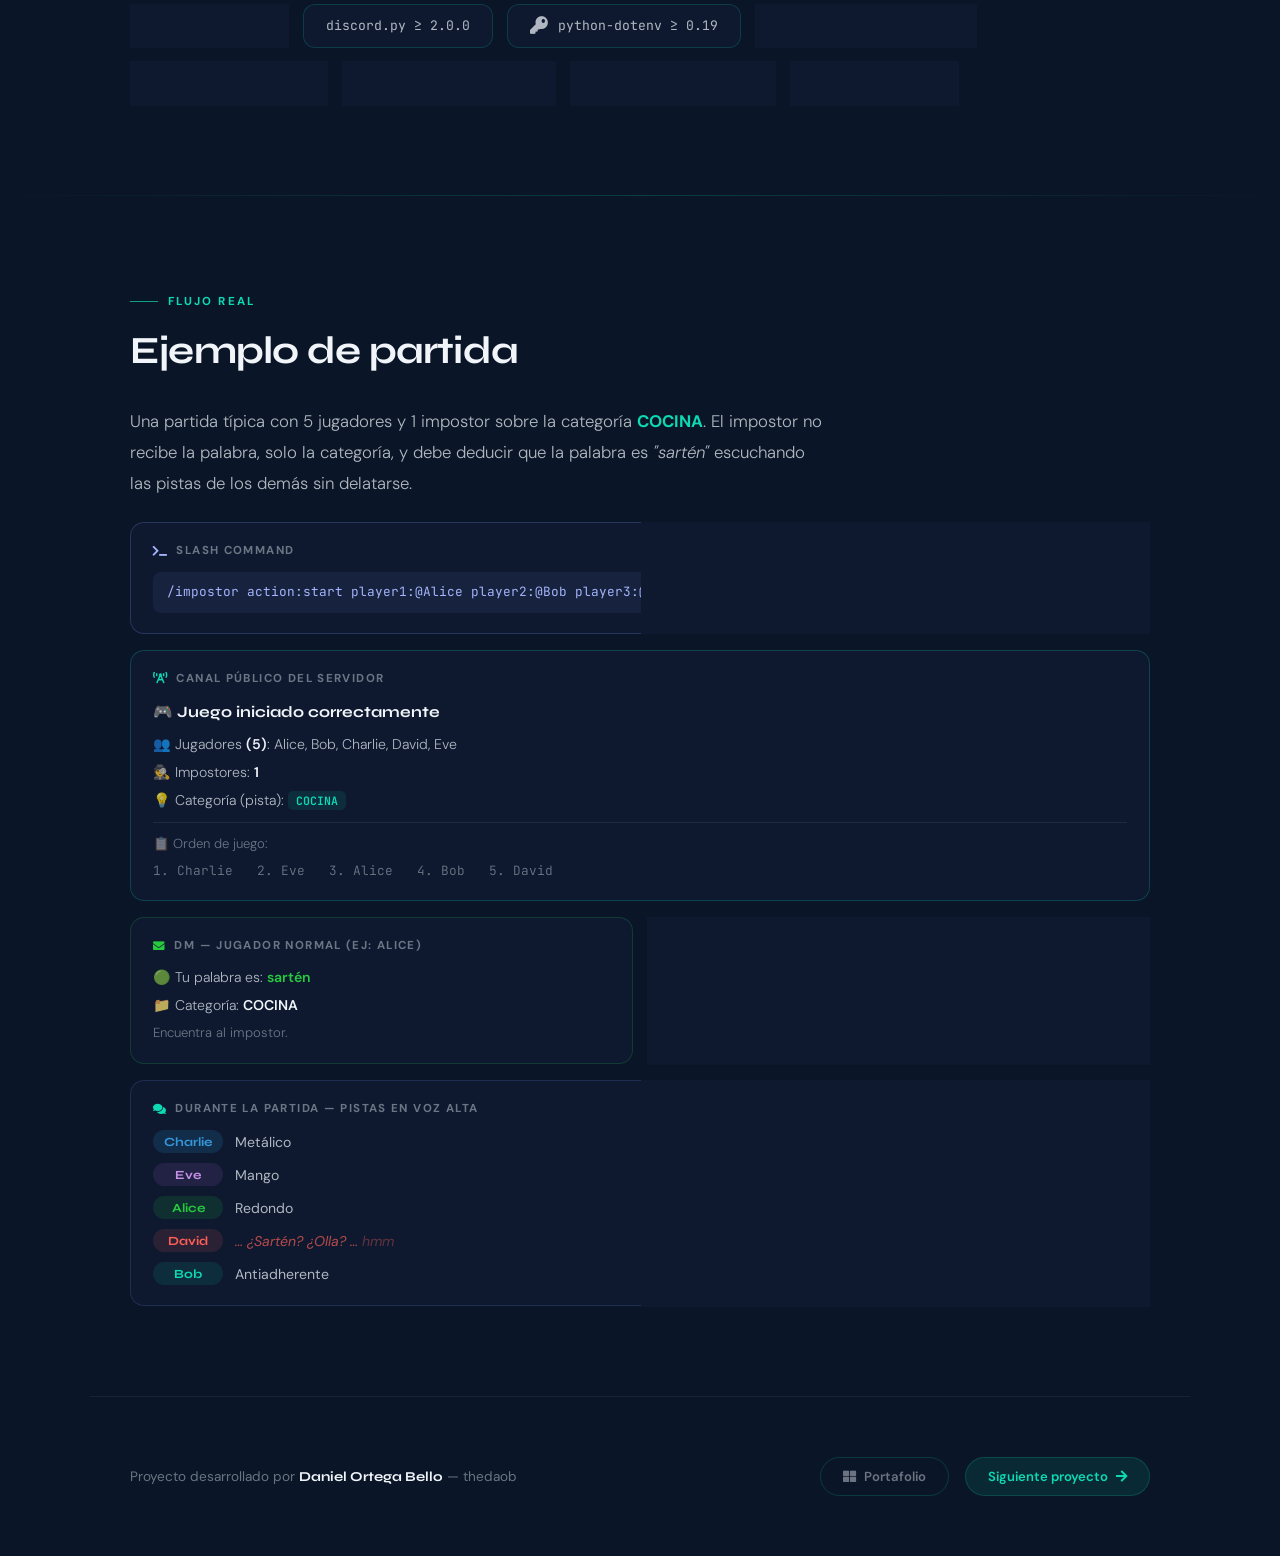
==== commit 9bd44316: "Juego del impostor actualizado" ====
--- a/proyectos/importordiscord.html
+++ b/proyectos/importordiscord.html
@@ -3,8 +3,8 @@
 <head>
   <meta charset="UTF-8">
   <meta name="viewport" content="width=device-width, initial-scale=1.0">
-  <title>ImportorDiscord — Bot de Automatización | Daniel Ortega</title>
-  <meta name="description" content="Bot Python que automatiza moderación, gestión de comunidad y comandos personalizados vía Discord API con autenticación segura.">
+  <title>Juego del Impostor — Discord Bot | Daniel Ortega</title>
+  <meta name="description" content="Bot de Discord en Python para juegos de deducción social. Los jugadores reciben una palabra secreta excepto el impostor, quien solo tiene la categoría como pista.">
 
   <!-- Fonts -->
   <link rel="preconnect" href="https://fonts.googleapis.com">
@@ -625,37 +625,40 @@
 
       <div class="phero__kicker">
         <span class="phero__kicker-dot" aria-hidden="true"></span>
-        Proyecto real · Backend · Bot
+        Proyecto real · Juego · Discord Bot
       </div>
 
       <h1 class="phero__title">
-        Importor
-        <em class="phero__title-accent">Discord</em>
+        Juego del
+        <em class="phero__title-accent">Impostor</em>
       </h1>
 
       <p class="phero__subtitle">
-        Bot de automatización para servidores de Discord
+        Bot de deducción social para servidores de Discord
       </p>
 
       <div class="phero__badges">
         <span class="phero__badge phero__badge--cat">
-          <i class="fas fa-robot" aria-hidden="true"></i>
-          Automatización
+          <i class="fas fa-user-secret" aria-hidden="true"></i>
+          Deducción social
         </span>
         <span class="phero__badge phero__badge--cat">
-          <i class="fas fa-server" aria-hidden="true"></i>
-          Backend
+          <i class="fas fa-gamepad" aria-hidden="true"></i>
+          Juego multijugador
         </span>
         <span class="phero__badge phero__badge--cat">
           <i class="fas fa-comments" aria-hidden="true"></i>
-          Bot
+          Bot Discord
         </span>
         <span class="phero__badge phero__badge--tech">
           <i class="fab fa-python" aria-hidden="true"></i>
           Python
         </span>
         <span class="phero__badge phero__badge--tech">
-          Discord API
+          discord.py 2.x
+        </span>
+        <span class="phero__badge phero__badge--tech">
+          Slash Commands
         </span>
       </div>
 
@@ -679,83 +682,69 @@
         <rect x="10" y="10" width="500" height="440" rx="20" fill="rgba(16,28,52,.6)" stroke="rgba(114,137,218,.2)" stroke-width="1"/>
 
         <!-- Título -->
-        <text x="36" y="50" font-family="JetBrains Mono, monospace" font-size="11" fill="rgba(114,137,218,.5)">bot_architecture.py</text>
-
-        <!-- Discord server (izq) -->
-        <rect x="36" y="75" width="135" height="85" rx="12" fill="rgba(114,137,218,.12)" stroke="rgba(114,137,218,.4)" stroke-width="1"/>
-        <text x="103" y="107" font-family="JetBrains Mono, monospace" font-size="9" fill="#7289DA" text-anchor="middle">Discord</text>
-        <text x="103" y="122" font-family="JetBrains Mono, monospace" font-size="9" fill="#7289DA" text-anchor="middle">Server</text>
-        <text x="103" y="148" font-family="JetBrains Mono, monospace" font-size="8" fill="rgba(165,180,252,.5)" text-anchor="middle">Gateway API</text>
-
-        <!-- Flecha Discord → Bot -->
-        <path d="M172 117 L205 117" stroke="rgba(13,217,179,.6)" stroke-width="1.5" stroke-dasharray="4 3"/>
-        <polygon points="205,113 213,117 205,121" fill="rgba(13,217,179,.6)"/>
-
-        <!-- Bot Core (centro) -->
-        <rect x="213" y="60" width="160" height="115" rx="14" fill="rgba(13,217,179,.08)" stroke="rgba(13,217,179,.5)" stroke-width="1.5"/>
-        <text x="293" y="90" font-family="JetBrains Mono, monospace" font-size="10" fill="#0DD9B3" text-anchor="middle" font-weight="600">ImportorBot</text>
-        <text x="293" y="110" font-family="JetBrains Mono, monospace" font-size="8" fill="rgba(13,217,179,.6)" text-anchor="middle">commands.Bot()</text>
-        <rect x="228" y="120" width="130" height="20" rx="5" fill="rgba(13,217,179,.1)"/>
-        <text x="293" y="134" font-family="JetBrains Mono, monospace" font-size="8" fill="rgba(241,245,249,.5)" text-anchor="middle">on_ready() ✓ active</text>
-        <rect x="228" y="145" width="130" height="20" rx="5" fill="rgba(13,217,179,.06)"/>
-        <text x="293" y="159" font-family="JetBrains Mono, monospace" font-size="8" fill="rgba(241,245,249,.4)" text-anchor="middle">token auth ✓ secure</text>
-
-        <!-- Flecha Bot → Handlers -->
-        <path d="M293 175 L293 205" stroke="rgba(13,217,179,.5)" stroke-width="1.5"/>
-        <polygon points="289,205 293,213 297,205" fill="rgba(13,217,179,.5)"/>
-
-        <!-- Handler boxes -->
-        <!-- Commands -->
-        <rect x="155" y="215" width="100" height="50" rx="10" fill="rgba(130,170,255,.1)" stroke="rgba(130,170,255,.3)" stroke-width="1"/>
-        <text x="205" y="238" font-family="JetBrains Mono, monospace" font-size="8" fill="#82aaff" text-anchor="middle">Commands</text>
-        <text x="205" y="253" font-family="JetBrains Mono, monospace" font-size="7" fill="rgba(130,170,255,.5)" text-anchor="middle">@bot.command()</text>
-
-        <!-- Events -->
-        <rect x="265" y="215" width="100" height="50" rx="10" fill="rgba(199,125,255,.1)" stroke="rgba(199,125,255,.3)" stroke-width="1"/>
-        <text x="315" y="238" font-family="JetBrains Mono, monospace" font-size="8" fill="#c792ea" text-anchor="middle">Events</text>
-        <text x="315" y="253" font-family="JetBrains Mono, monospace" font-size="7" fill="rgba(199,125,255,.5)" text-anchor="middle">@bot.event()</text>
-
-        <!-- Moderation -->
-        <rect x="375" y="215" width="100" height="50" rx="10" fill="rgba(255,189,46,.08)" stroke="rgba(255,189,46,.25)" stroke-width="1"/>
-        <text x="425" y="238" font-family="JetBrains Mono, monospace" font-size="8" fill="#FFBD2E" text-anchor="middle">Moderation</text>
-        <text x="425" y="253" font-family="JetBrains Mono, monospace" font-size="7" fill="rgba(255,189,46,.5)" text-anchor="middle">auto mod</text>
-
-        <!-- Líneas Bot → Handlers -->
-        <path d="M260 213 L205 215" stroke="rgba(13,217,179,.3)" stroke-width="1"/>
-        <path d="M293 213 L315 215" stroke="rgba(13,217,179,.3)" stroke-width="1"/>
-        <path d="M325 213 L425 215" stroke="rgba(13,217,179,.3)" stroke-width="1"/>
-
-        <!-- Flecha Commands → Action -->
-        <path d="M205 265 L205 295" stroke="rgba(130,170,255,.4)" stroke-width="1" stroke-dasharray="3 2"/>
-        <polygon points="201,295 205,302 209,295" fill="rgba(130,170,255,.4)"/>
-
-        <!-- Actions box -->
-        <rect x="36" y="302" width="430" height="40" rx="10" fill="rgba(13,217,179,.05)" stroke="rgba(13,217,179,.15)" stroke-width="1"/>
-        <text x="251" y="319" font-family="JetBrains Mono, monospace" font-size="8" fill="rgba(13,217,179,.6)" text-anchor="middle">response = await ctx.send(message)  |  await member.kick()  |  await channel.purge()</text>
-        <text x="251" y="332" font-family="JetBrains Mono, monospace" font-size="8" fill="rgba(13,217,179,.35)" text-anchor="middle">↳ Real-time Discord API response</text>
-
-        <!-- Status indicators -->
-        <circle cx="50" cy="395" r="5" fill="#27C93F"/>
-        <text x="63" y="399" font-family="JetBrains Mono, monospace" font-size="9" fill="rgba(241,245,249,.5)">bot.is_ready()</text>
-        <circle cx="165" cy="395" r="5" fill="#0DD9B3"/>
-        <text x="178" y="399" font-family="JetBrains Mono, monospace" font-size="9" fill="rgba(241,245,249,.5)">latency: ~42ms</text>
-        <circle cx="285" cy="395" r="5" fill="#7289DA"/>
-        <text x="298" y="399" font-family="JetBrains Mono, monospace" font-size="9" fill="rgba(241,245,249,.5)">guilds: connected</text>
-        <circle cx="405" cy="395" r="5" fill="#FFBD2E"/>
-        <text x="418" y="399" font-family="JetBrains Mono, monospace" font-size="9" fill="rgba(241,245,249,.5)">token: ✓</text>
-
-        <!-- Auth block (top right) -->
-        <rect x="373" y="75" width="100" height="85" rx="12" fill="rgba(255,189,46,.08)" stroke="rgba(255,189,46,.2)" stroke-width="1"/>
-        <text x="423" y="107" font-family="JetBrains Mono, monospace" font-size="8" fill="#FFBD2E" text-anchor="middle">Token Auth</text>
-        <text x="423" y="122" font-family="JetBrains Mono, monospace" font-size="7" fill="rgba(255,189,46,.5)" text-anchor="middle">.env secure</text>
-        <text x="423" y="148" font-family="JetBrains Mono, monospace" font-size="7" fill="rgba(255,189,46,.4)" text-anchor="middle">OAuth2 ✓</text>
-
-        <!-- Línea Auth → Bot -->
-        <path d="M373 117 L373 117 L374 117" stroke="rgba(255,189,46,.0)" stroke-width="1"/>
-        <path d="M374 117 L375 117" stroke="rgba(255,189,46,.5)" stroke-width="1.5" stroke-dasharray="4 3"/>
-        <!-- Corrección: flecha de Auth al bot -->
-        <path d="M373 117 L380 117" stroke="rgba(255,189,46,.0)"/>
-        <path d="M374 117 L374 67 L293 67 L293 60" stroke="rgba(255,189,46,.3)" stroke-width="1" stroke-dasharray="3 3"/>
+        <text x="36" y="50" font-family="JetBrains Mono, monospace" font-size="11" fill="rgba(114,137,218,.5)">game_flow.py</text>
+
+        <!-- /impostor start command -->
+        <rect x="36" y="65" width="180" height="56" rx="12" fill="rgba(114,137,218,.12)" stroke="rgba(114,137,218,.4)" stroke-width="1"/>
+        <text x="126" y="90" font-family="JetBrains Mono, monospace" font-size="9" fill="#7289DA" text-anchor="middle" font-weight="600">Slash Command</text>
+        <text x="126" y="106" font-family="JetBrains Mono, monospace" font-size="8" fill="rgba(165,180,252,.6)" text-anchor="middle">/impostor action:start</text>
+        <text x="126" y="117" font-family="JetBrains Mono, monospace" font-size="7.5" fill="rgba(165,180,252,.4)" text-anchor="middle">player1 ... player10</text>
+
+        <!-- Flecha → Validación -->
+        <path d="M217 93 L255 93" stroke="rgba(13,217,179,.6)" stroke-width="1.5" stroke-dasharray="4 3"/>
+        <polygon points="255,89 263,93 255,97" fill="rgba(13,217,179,.6)"/>
+
+        <!-- Validaciones -->
+        <rect x="263" y="65" width="148" height="56" rx="12" fill="rgba(13,217,179,.08)" stroke="rgba(13,217,179,.4)" stroke-width="1.2"/>
+        <text x="337" y="90" font-family="JetBrains Mono, monospace" font-size="9" fill="#0DD9B3" text-anchor="middle" font-weight="600">Validaciones</text>
+        <text x="337" y="105" font-family="JetBrains Mono, monospace" font-size="7.5" fill="rgba(13,217,179,.5)" text-anchor="middle">≥3 jugadores  ✓  no bots</text>
+        <text x="337" y="117" font-family="JetBrains Mono, monospace" font-size="7.5" fill="rgba(13,217,179,.5)" text-anchor="middle">no duplicados  ✓  DMs open</text>
+
+        <!-- Flecha → words.txt -->
+        <path d="M337 121 L337 148" stroke="rgba(13,217,179,.5)" stroke-width="1.5"/>
+        <polygon points="333,148 337,156 341,148" fill="rgba(13,217,179,.5)"/>
+
+        <!-- words.txt / categoría aleatoria -->
+        <rect x="230" y="156" width="215" height="52" rx="12" fill="rgba(255,189,46,.08)" stroke="rgba(255,189,46,.3)" stroke-width="1"/>
+        <text x="337" y="178" font-family="JetBrains Mono, monospace" font-size="9" fill="#FFBD2E" text-anchor="middle" font-weight="600">words.txt → random pick</text>
+        <text x="337" y="194" font-family="JetBrains Mono, monospace" font-size="8" fill="rgba(255,189,46,.55)" text-anchor="middle">categoría: COCINA  •  palabra: sartén</text>
+
+        <!-- Flecha → Asignación de roles -->
+        <path d="M337 208 L337 236" stroke="rgba(255,189,46,.5)" stroke-width="1.5"/>
+        <polygon points="333,236 337,244 341,236" fill="rgba(255,189,46,.5)"/>
+
+        <!-- Asignación de roles -->
+        <rect x="36" y="244" width="460" height="52" rx="12" fill="rgba(16,28,52,.7)" stroke="rgba(114,137,218,.2)" stroke-width="1"/>
+        <text x="266" y="264" font-family="JetBrains Mono, monospace" font-size="9" fill="rgba(241,245,249,.6)" text-anchor="middle" font-weight="600">Asignación aleatoria de roles (DM privado)</text>
+        <!-- Jugador normal -->
+        <rect x="48" y="272" width="170" height="16" rx="5" fill="rgba(39,201,63,.1)"/>
+        <text x="133" y="283" font-family="JetBrains Mono, monospace" font-size="7.5" fill="#27C93F" text-anchor="middle">🟢 Jugador: palabra = "sartén"</text>
+        <!-- Impostor -->
+        <rect x="226" y="272" width="170" height="16" rx="5" fill="rgba(255,95,86,.1)"/>
+        <text x="311" y="283" font-family="JetBrains Mono, monospace" font-size="7.5" fill="#FF5F56" text-anchor="middle">🕵️ Impostor: solo categoría</text>
+        <!-- Orden -->
+        <rect x="404" y="272" width="80" height="16" rx="5" fill="rgba(114,137,218,.1)"/>
+        <text x="444" y="283" font-family="JetBrains Mono, monospace" font-size="7.5" fill="#7289DA" text-anchor="middle">orden random</text>
+
+        <!-- Flecha → Mensaje público -->
+        <path d="M266 296 L266 324" stroke="rgba(114,137,218,.5)" stroke-width="1.5"/>
+        <polygon points="262,324 266,332 270,324" fill="rgba(114,137,218,.5)"/>
+
+        <!-- Mensaje público en servidor -->
+        <rect x="36" y="332" width="460" height="56" rx="12" fill="rgba(114,137,218,.08)" stroke="rgba(114,137,218,.25)" stroke-width="1"/>
+        <text x="266" y="352" font-family="JetBrains Mono, monospace" font-size="9" fill="#7289DA" text-anchor="middle" font-weight="600">📢 Mensaje público en el servidor</text>
+        <text x="266" y="367" font-family="JetBrains Mono, monospace" font-size="8" fill="rgba(165,180,252,.5)" text-anchor="middle">🎮 Juego iniciado · 👥 5 jugadores · 🕵️ 1 impostor</text>
+        <text x="266" y="380" font-family="JetBrains Mono, monospace" font-size="8" fill="rgba(165,180,252,.4)" text-anchor="middle">💡 Categoría (pista): COCINA  •  orden de juego aleatorio</text>
+
+        <!-- Status bar -->
+        <circle cx="50" cy="418" r="5" fill="#27C93F"/>
+        <text x="63" y="422" font-family="JetBrains Mono, monospace" font-size="9" fill="rgba(241,245,249,.5)">3–10 players</text>
+        <circle cx="155" cy="418" r="5" fill="#0DD9B3"/>
+        <text x="168" y="422" font-family="JetBrains Mono, monospace" font-size="9" fill="rgba(241,245,249,.5)">DMs enviados</text>
+        <circle cx="270" cy="418" r="5" fill="#FFBD2E"/>
+        <text x="283" y="422" font-family="JetBrains Mono, monospace" font-size="9" fill="rgba(241,245,249,.5)">rol: aleatorio</text>
+        <circle cx="385" cy="418" r="5" fill="#7289DA"/>
+        <text x="398" y="422" font-family="JetBrains Mono, monospace" font-size="9" fill="rgba(241,245,249,.5)">slash cmd ✓</text>
       </svg>
     </div>
 
@@ -763,23 +752,24 @@
 
   <hr class="pdivider">
 
-  <!-- ── Descripción ──────────────────────────────────────────── -->
   <section class="psection" aria-labelledby="desc-heading">
     <p class="psection__label">Sobre el proyecto</p>
-    <h2 class="psection__heading" id="desc-heading" data-reveal>¿Qué es ImportorDiscord?</h2>
+    <h2 class="psection__heading" id="desc-heading" data-reveal>¿Qué es Juego del Impostor?</h2>
 
     <p class="pdesc__text" data-reveal>
-      <strong style="color: var(--c-text); font-weight: 600;">ImportorDiscord</strong> es un bot desarrollado 
-      en Python que automatiza tareas dentro de servidores de Discord utilizando la API oficial de Discord. 
-      El sistema está diseñado para simplificar la gestión diaria de comunidades digitales, eliminando 
-      trabajo repetitivo y garantizando consistencia en las operaciones del servidor.
+      <strong style="color: var(--c-text); font-weight: 600;">Juego del Impostor</strong> es un bot de 
+      Discord desarrollado en Python que facilita partidas de un juego de deducción social. Todos los 
+      jugadores reciben una <em>palabra secreta</em> de una categoría específica por mensaje directo 
+      (DM) — excepto el impostor, quien solo recibe la categoría como pista y debe adivinar 
+      la palabra sin delatarse.
     </p>
 
     <p class="pdesc__text" data-reveal>
-      Utiliza autenticación mediante token seguro almacenado en variables de entorno, lo que garantiza 
-      que las credenciales nunca quedan expuestas en el código fuente. La arquitectura está orientada 
-      a la escalabilidad, permitiendo añadir nuevos comandos y módulos sin necesidad de reestructurar 
-      el core del sistema.
+      El objetivo de los jugadores normales es identificar al impostor dando pistas sutiles sin revelar 
+      la palabra exacta. El impostor, por su parte, debe pasar desapercibido escuchando las descripciones 
+      de los demás y deducir cuál es la palabra secreta. La partida corre completamente desde Discord 
+      mediante <strong style="color: var(--c-text);">Slash Commands</strong>, con toda la lógica en el 
+      backend Python: selección aleatoria de categoría, palabra, rol e impostor, y orden de turno.
     </p>
 
     <!-- Bloque de código decorativo -->
@@ -788,29 +778,31 @@
         <div class="pcode__dot"></div>
         <div class="pcode__dot"></div>
         <div class="pcode__dot"></div>
-        <span class="pcode__filename">importor_bot.py</span>
+        <span class="pcode__filename">bot.py — /impostor start</span>
       </div>
       <div class="pcode__body">
-        <pre><span class="tok-keyword">import</span> discord
-<span class="tok-keyword">from</span> discord.ext <span class="tok-keyword">import</span> commands
-<span class="tok-keyword">import</span> os
-
-<span class="tok-comment"># Configuración con token seguro en .env</span>
-<span class="tok-var">intents</span> <span class="tok-op">=</span> discord.Intents.<span class="tok-fn">default</span>()
-<span class="tok-var">intents</span>.message_content <span class="tok-op">=</span> <span class="tok-keyword">True</span>
-<span class="tok-var">bot</span> <span class="tok-op">=</span> commands.<span class="tok-fn">Bot</span>(command_prefix<span class="tok-op">=</span><span class="tok-string">"!"</span>, intents<span class="tok-op">=</span><span class="tok-var">intents</span>)
-
-<span class="tok-dec">@bot.event</span>
-<span class="tok-keyword">async def</span> <span class="tok-fn">on_ready</span>():
-    <span class="tok-fn">print</span>(<span class="tok-string">f"Bot activo: {bot.user}"</span>)
-
-<span class="tok-dec">@bot.command</span>(name<span class="tok-op">=</span><span class="tok-string">"limpiar"</span>)
-<span class="tok-dec">@commands.has_permissions</span>(manage_messages<span class="tok-op">=</span><span class="tok-keyword">True</span>)
-<span class="tok-keyword">async def</span> <span class="tok-fn">clear</span>(ctx, amount: <span class="tok-fn">int</span>):
-    <span class="tok-keyword">await</span> ctx.channel.<span class="tok-fn">purge</span>(limit<span class="tok-op">=</span><span class="tok-var">amount</span>)
-    <span class="tok-keyword">await</span> ctx.<span class="tok-fn">send</span>(<span class="tok-string">f"✅ {amount} mensajes eliminados."</span>)
-
-<span class="tok-var">bot</span>.<span class="tok-fn">run</span>(os.<span class="tok-fn">getenv</span>(<span class="tok-string">"DISCORD_TOKEN"</span>))</pre>
+        <pre><span class="tok-comment"># Slash command principal del juego</span>
+<span class="tok-dec">@bot.tree.command</span>(name<span class="tok-op">=</span><span class="tok-string">"impostor"</span>, description<span class="tok-op">=</span><span class="tok-string">"Inicia una partida del Impostor"</span>)
+<span class="tok-keyword">async def</span> <span class="tok-fn">impostor</span>(interaction, action: <span class="tok-fn">str</span>, player1: discord.Member, <span class="tok-comment">...)</span>:
+
+    <span class="tok-comment"># 1. Validar jugadores (≥3, sin bots, sin duplicados)</span>
+    players <span class="tok-op">=</span> [p <span class="tok-keyword">for</span> p <span class="tok-keyword">in</span> [player1, player2, <span class="tok-comment">...]</span> <span class="tok-keyword">if</span> p]
+
+    <span class="tok-comment"># 2. Selección aleatoria: categoría → palabra</span>
+    category, word <span class="tok-op">=</span> <span class="tok-fn">get_random_word</span>(<span class="tok-string">"words.txt"</span>)
+
+    <span class="tok-comment"># 3. Elegir impostor(es) al azar</span>
+    impostors <span class="tok-op">=</span> random.<span class="tok-fn">sample</span>(players, k<span class="tok-op">=</span>impostors_count)
+
+    <span class="tok-comment"># 4. Enviar DM personalizado a cada jugador</span>
+    <span class="tok-keyword">for</span> player <span class="tok-keyword">in</span> players:
+        <span class="tok-keyword">if</span> player <span class="tok-keyword">in</span> impostors:
+            <span class="tok-keyword">await</span> player.<span class="tok-fn">send</span>(<span class="tok-string">f"🕵️ Eres el IMPOSTOR\n💡 Categoría: {category}"</span>)
+        <span class="tok-keyword">else</span>:
+            <span class="tok-keyword">await</span> player.<span class="tok-fn">send</span>(<span class="tok-string">f"🟢 Tu palabra: {word}\n📁 Categoría: {category}"</span>)
+
+    <span class="tok-comment"># 5. Anunciar partida en el canal público</span>
+    <span class="tok-keyword">await</span> interaction.<span class="tok-fn">response</span>.<span class="tok-fn">send_message</span>(embed<span class="tok-op">=</span><span class="tok-fn">build_game_embed</span>(players, category))</pre>
       </div>
     </div>
 
@@ -822,44 +814,44 @@
   <section class="psection--alt" aria-labelledby="features-heading">
     <div class="psection__inner">
       <p class="psection__label">Funcionalidades</p>
-      <h2 class="psection__heading" id="features-heading" data-reveal>Características principales</h2>
+      <h2 class="psection__heading" id="features-heading" data-reveal>Características del juego</h2>
 
       <div class="pfeatures__grid">
+
+        <div class="pfeature" data-feature>
+          <div class="pfeature__icon"><i class="fas fa-random" aria-hidden="true"></i></div>
+          <h3 class="pfeature__title">Sistema completamente aleatorio</h3>
+          <p class="pfeature__desc">Categorías, palabras, impostores y orden de turno se seleccionan al azar en cada partida, garantizando que ninguna ronda sea igual a la anterior.</p>
+        </div>
+
+        <div class="pfeature" data-feature>
+          <div class="pfeature__icon"><i class="fas fa-envelope" aria-hidden="true"></i></div>
+          <h3 class="pfeature__title">Mensajes privados por DM</h3>
+          <p class="pfeature__desc">Cada jugador recibe su rol y palabra por mensaje directo (DM). El impostor solo recibe la categoría. El bot notifica si algún jugador tiene los DMs cerrados.</p>
+        </div>
+
+        <div class="pfeature" data-feature>
+          <div class="pfeature__icon"><i class="fas fa-layer-group" aria-hidden="true"></i></div>
+          <h3 class="pfeature__title">Múltiples categorías</h3>
+          <p class="pfeature__desc">Base de palabras en <code style="font-family:var(--f-mono);font-size:.78em;color:var(--c-primary);">words.txt</code> con categorías configurables: Lugares, Gaming, Cocina, Música, Deportes y más. Fácilmente extensible.</p>
+        </div>
+
+        <div class="pfeature" data-feature>
+          <div class="pfeature__icon"><i class="fas fa-users" aria-hidden="true"></i></div>
+          <h3 class="pfeature__title">3 a 10 jugadores</h3>
+          <p class="pfeature__desc">Soporta partidas de diferentes tamaños con mínimo 3 jugadores. Recomendado entre 4 y 8 para la mejor experiencia. Número de impostores configurable.</p>
+        </div>
+
+        <div class="pfeature" data-feature>
+          <div class="pfeature__icon"><i class="fas fa-terminal" aria-hidden="true"></i></div>
+          <h3 class="pfeature__title">Slash Commands modernos</h3>
+          <p class="pfeature__desc">Interfaz nativa de Discord con <code style="font-family:var(--f-mono);font-size:.78em;color:var(--c-primary);">/impostor action:start</code>, autocompletado de parámetros y validación de entradas en tiempo real.</p>
+        </div>
 
         <div class="pfeature" data-feature>
           <div class="pfeature__icon"><i class="fas fa-shield-alt" aria-hidden="true"></i></div>
-          <h3 class="pfeature__title">Autenticación segura</h3>
-          <p class="pfeature__desc">Token de Discord almacenado en variables de entorno <code style="font-family:var(--f-mono);font-size:.78em;color:var(--c-primary);">.env</code>, sin exposición en el código fuente ni en repositorios.</p>
-        </div>
-
-        <div class="pfeature" data-feature>
-          <div class="pfeature__icon"><i class="fas fa-terminal" aria-hidden="true"></i></div>
-          <h3 class="pfeature__title">Sistema de comandos</h3>
-          <p class="pfeature__desc">Comandos personalizados con prefijos definibles, control de permisos por rol y respuestas dinámicas en tiempo real al canal correspondiente.</p>
-        </div>
-
-        <div class="pfeature" data-feature>
-          <div class="pfeature__icon"><i class="fas fa-gavel" aria-hidden="true"></i></div>
-          <h3 class="pfeature__title">Moderación automática</h3>
-          <p class="pfeature__desc">Gestión automática de miembros, limpieza de mensajes en masa, silenciado temporal y registro de acciones de moderación con timestamp.</p>
-        </div>
-
-        <div class="pfeature" data-feature>
-          <div class="pfeature__icon"><i class="fas fa-bolt" aria-hidden="true"></i></div>
-          <h3 class="pfeature__title">Procesamiento en tiempo real</h3>
-          <p class="pfeature__desc">Conexión persistente al gateway de Discord con reconexión automática ante interrupciones, garantizando disponibilidad continua del bot.</p>
-        </div>
-
-        <div class="pfeature" data-feature>
-          <div class="pfeature__icon"><i class="fas fa-users-cog" aria-hidden="true"></i></div>
-          <h3 class="pfeature__title">Gestión de comunidad</h3>
-          <p class="pfeature__desc">Bienvenidas automáticas a nuevos miembros, asignación de roles por defecto y mensajes de confirmación en canales privados de moderación.</p>
-        </div>
-
-        <div class="pfeature" data-feature>
-          <div class="pfeature__icon"><i class="fas fa-puzzle-piece" aria-hidden="true"></i></div>
-          <h3 class="pfeature__title">Arquitectura extensible</h3>
-          <p class="pfeature__desc">Estructura modular basada en <em>cogs</em> de discord.py, que permite añadir funcionalidades sin afectar el funcionamiento del sistema existente.</p>
+          <h3 class="pfeature__title">Validaciones robustas</h3>
+          <p class="pfeature__desc">El bot verifica: mínimo 3 jugadores, no se aceptan bots ni jugadores duplicados, al menos 1 impostor y que no sean todos impostores. Errores descriptivos por canal.</p>
         </div>
 
       </div>
@@ -874,16 +866,254 @@
     <h2 class="psection__heading" id="tech-heading" data-reveal>Stack utilizado</h2>
 
     <div class="ptech__grid">
-      <span class="ptech__item" data-tech><i class="fab fa-python" aria-hidden="true"></i> Python 3.10+</span>
-      <span class="ptech__item" data-tech>discord.py 2.x</span>
-      <span class="ptech__item" data-tech><i class="fas fa-key" aria-hidden="true"></i> python-dotenv</span>
+      <span class="ptech__item" data-tech><i class="fab fa-python" aria-hidden="true"></i> Python 3.8+</span>
+      <span class="ptech__item" data-tech>discord.py ≥ 2.0.0</span>
+      <span class="ptech__item" data-tech><i class="fas fa-key" aria-hidden="true"></i> python-dotenv ≥ 0.19</span>
+      <span class="ptech__item" data-tech>Discord Slash Commands</span>
       <span class="ptech__item" data-tech>Discord Gateway API</span>
-      <span class="ptech__item" data-tech>OAuth2 Token Auth</span>
+      <span class="ptech__item" data-tech>Server Members Intent</span>
+      <span class="ptech__item" data-tech>asyncio / coroutines</span>
       <span class="ptech__item" data-tech><i class="fab fa-github" aria-hidden="true"></i> Git / GitHub</span>
-      <span class="ptech__item" data-tech>asyncio</span>
-      <span class="ptech__item" data-tech>Intents API</span>
     </div>
   </section>
+
+  <hr class="pdivider">
+
+  <!-- ── Ejemplo de partida ──────────────────────────────────── -->
+  <section class="psection" aria-labelledby="example-heading">
+    <p class="psection__label">Flujo real</p>
+    <h2 class="psection__heading" id="example-heading" data-reveal>Ejemplo de partida</h2>
+
+    <p class="pdesc__text" data-reveal>
+      Una partida típica con 5 jugadores y 1 impostor sobre la categoría <strong style="color:var(--c-primary);">COCINA</strong>. 
+      El impostor no recibe la palabra, solo la categoría, y debe deducir que la palabra es <em>"sartén"</em> 
+      escuchando las pistas de los demás sin delatarse.
+    </p>
+
+    <div class="pgame-example" data-reveal>
+
+      <!-- Comando de inicio -->
+      <div class="pgame__block pgame__block--command">
+        <div class="pgame__block-label">
+          <i class="fas fa-terminal"></i> Slash Command
+        </div>
+        <code class="pgame__command">/impostor action:start player1:@Alice player2:@Bob player3:@Charlie player4:@David player5:@Eve impostors:1</code>
+      </div>
+
+      <!-- Mensaje público -->
+      <div class="pgame__block pgame__block--public">
+        <div class="pgame__block-label">
+          <i class="fas fa-broadcast-tower"></i> Canal público del servidor
+        </div>
+        <div class="pgame__discord-msg">
+          <div class="pgame__msg-line pgame__msg-line--title">🎮 Juego iniciado correctamente</div>
+          <div class="pgame__msg-line">👥 Jugadores <span class="pgame__val">(5)</span>: Alice, Bob, Charlie, David, Eve</div>
+          <div class="pgame__msg-line">🕵️ Impostores: <span class="pgame__val">1</span></div>
+          <div class="pgame__msg-line">💡 Categoría (pista): <span class="pgame__val pgame__val--cat">COCINA</span></div>
+          <div class="pgame__msg-divider"></div>
+          <div class="pgame__msg-line pgame__msg-line--sub">📋 Orden de juego:</div>
+          <div class="pgame__msg-line pgame__msg-line--order">1. Charlie &nbsp; 2. Eve &nbsp; 3. Alice &nbsp; 4. Bob &nbsp; 5. David</div>
+        </div>
+      </div>
+
+      <!-- DMs -->
+      <div class="pgame__dms">
+        <div class="pgame__block pgame__block--dm pgame__block--player">
+          <div class="pgame__block-label">
+            <i class="fas fa-envelope"></i> DM — Jugador normal (ej: Alice)
+          </div>
+          <div class="pgame__discord-msg">
+            <div class="pgame__msg-line">🟢 Tu palabra es: <span class="pgame__val" style="color:#27C93F">sartén</span></div>
+            <div class="pgame__msg-line">📁 Categoría: <span class="pgame__val">COCINA</span></div>
+            <div class="pgame__msg-line pgame__msg-line--sub">Encuentra al impostor.</div>
+          </div>
+        </div>
+
+        <div class="pgame__block pgame__block--dm pgame__block--impostor">
+          <div class="pgame__block-label">
+            <i class="fas fa-user-secret"></i> DM — El Impostor (ej: David)
+          </div>
+          <div class="pgame__discord-msg">
+            <div class="pgame__msg-line">🕵️‍♂️ Eres el <span class="pgame__val" style="color:#FF5F56">IMPOSTOR</span></div>
+            <div class="pgame__msg-line">💡 Pista – Categoría: <span class="pgame__val">COCINA</span></div>
+            <div class="pgame__msg-line pgame__msg-line--sub">No tienes palabra. La categoría te ayudará a adivinar.</div>
+          </div>
+        </div>
+      </div>
+
+      <!-- Durante la partida -->
+      <div class="pgame__block pgame__block--chat">
+        <div class="pgame__block-label">
+          <i class="fas fa-comments"></i> Durante la partida — pistas en voz alta
+        </div>
+        <div class="pgame__chat">
+          <div class="pgame__chat-msg"><span class="pgame__chat-user pgame__chat-user--1">Charlie</span><span class="pgame__chat-text">Metálico</span></div>
+          <div class="pgame__chat-msg"><span class="pgame__chat-user pgame__chat-user--2">Eve</span><span class="pgame__chat-text">Mango</span></div>
+          <div class="pgame__chat-msg"><span class="pgame__chat-user pgame__chat-user--3">Alice</span><span class="pgame__chat-text">Redondo</span></div>
+          <div class="pgame__chat-msg pgame__chat-msg--impostor"><span class="pgame__chat-user pgame__chat-user--4">David</span><span class="pgame__chat-text pgame__chat-impostor-think">… ¿Sartén? ¿Olla? … <em style="opacity:.5">hmm</em></span><span class="pgame__impostor-badge">impostor</span></div>
+          <div class="pgame__chat-msg"><span class="pgame__chat-user pgame__chat-user--5">Bob</span><span class="pgame__chat-text">Antiadherente</span></div>
+        </div>
+      </div>
+
+    </div>
+
+  </section>
+
+  <style>
+    /* ── Estilos del bloque de ejemplo de partida ────── */
+    .pgame-example {
+      display: flex;
+      flex-direction: column;
+      gap: 16px;
+      margin-top: 8px;
+    }
+
+    .pgame__block {
+      background: var(--c-surface);
+      border: 1px solid var(--c-border);
+      border-radius: 14px;
+      padding: 20px 22px;
+      backdrop-filter: blur(12px);
+      opacity: 0; transform: translateY(20px);
+      transition: opacity .6s var(--ease), transform .6s var(--ease);
+    }
+    .pgame__block.is-visible { opacity: 1; transform: none; }
+
+    .pgame__block-label {
+      font-size: .72rem;
+      font-weight: 700;
+      letter-spacing: .12em;
+      text-transform: uppercase;
+      color: var(--c-text-muted);
+      margin-bottom: 14px;
+      display: flex;
+      align-items: center;
+      gap: 8px;
+    }
+    .pgame__block-label i { color: var(--c-primary); }
+
+    .pgame__block--command { border-color: rgba(114,137,218,.25); }
+    .pgame__block--command .pgame__block-label i { color: var(--c-discord-l); }
+
+    .pgame__block--public { border-color: rgba(13,217,179,.22); }
+
+    .pgame__block--player { border-color: rgba(39,201,63,.2); }
+    .pgame__block--player .pgame__block-label i { color: #27C93F; }
+
+    .pgame__block--impostor { border-color: rgba(255,95,86,.22); }
+    .pgame__block--impostor .pgame__block-label i { color: #FF5F56; }
+
+    .pgame__block--chat { border-color: rgba(114,137,218,.18); }
+
+    .pgame__command {
+      font-family: var(--f-mono);
+      font-size: .8rem;
+      color: var(--c-discord-l);
+      background: rgba(114,137,218,.08);
+      padding: 10px 14px;
+      border-radius: 8px;
+      display: block;
+      word-break: break-all;
+      line-height: 1.6;
+    }
+
+    .pgame__discord-msg {
+      display: flex;
+      flex-direction: column;
+      gap: 7px;
+      font-size: .88rem;
+    }
+
+    .pgame__msg-line {
+      color: var(--c-text-mid);
+      font-weight: 300;
+      line-height: 1.5;
+    }
+    .pgame__msg-line--title {
+      font-family: var(--f-display);
+      font-size: .98rem;
+      font-weight: 700;
+      color: var(--c-text);
+      margin-bottom: 4px;
+    }
+    .pgame__msg-line--sub { color: var(--c-text-muted); font-size: .82rem; }
+    .pgame__msg-line--order { font-family: var(--f-mono); font-size: .8rem; color: var(--c-text-muted); }
+
+    .pgame__msg-divider {
+      height: 1px;
+      background: rgba(241,245,249,.07);
+      margin: 4px 0;
+    }
+
+    .pgame__val {
+      font-weight: 600;
+      color: var(--c-text);
+    }
+    .pgame__val--cat {
+      color: var(--c-primary);
+      font-family: var(--f-mono);
+      font-size: .82em;
+      background: rgba(13,217,179,.1);
+      padding: 2px 8px;
+      border-radius: 5px;
+    }
+
+    .pgame__dms {
+      display: grid;
+      grid-template-columns: 1fr 1fr;
+      gap: 14px;
+    }
+    @media (max-width: 640px) { .pgame__dms { grid-template-columns: 1fr; } }
+
+    /* Chat */
+    .pgame__chat {
+      display: flex;
+      flex-direction: column;
+      gap: 10px;
+    }
+
+    .pgame__chat-msg {
+      display: flex;
+      align-items: center;
+      gap: 12px;
+    }
+
+    .pgame__chat-user {
+      font-family: var(--f-display);
+      font-size: .78rem;
+      font-weight: 700;
+      min-width: 70px;
+      padding: 4px 10px;
+      border-radius: 999px;
+      text-align: center;
+    }
+    .pgame__chat-user--1 { background: rgba(52,152,219,.15); color: #3498DB; }
+    .pgame__chat-user--2 { background: rgba(155,89,182,.15); color: #c792ea; }
+    .pgame__chat-user--3 { background: rgba(39,201,63,.12); color: #27C93F; }
+    .pgame__chat-user--4 { background: rgba(255,95,86,.12); color: #FF5F56; }
+    .pgame__chat-user--5 { background: rgba(13,217,179,.1); color: var(--c-primary); }
+
+    .pgame__chat-text {
+      font-size: .88rem;
+      color: var(--c-text-mid);
+      font-weight: 400;
+    }
+
+    .pgame__chat-msg--impostor .pgame__chat-text { color: rgba(255,95,86,.7); font-style: italic; }
+
+    .pgame__impostor-badge {
+      font-size: .65rem;
+      font-weight: 700;
+      letter-spacing: .1em;
+      text-transform: uppercase;
+      background: rgba(255,95,86,.12);
+      color: #FF5F56;
+      border: 1px solid rgba(255,95,86,.25);
+      padding: 3px 8px;
+      border-radius: 999px;
+      margin-left: auto;
+    }
+  </style>
 
   <!-- ── Footer de página ─────────────────────────────────────── -->
   <footer class="ppage-footer">
@@ -926,6 +1156,12 @@
       io.observe(el);
     });
 
+    /* Bloques del ejemplo de partida con delay escalonado */
+    document.querySelectorAll('.pgame__block').forEach((el, i) => {
+      el.style.transitionDelay = (i * 100) + 'ms';
+      io.observe(el);
+    });
+
     /* ── Navbar scroll effect ─────────────────────────────── */
     const nav = document.querySelector('.pnav');
     window.addEventListener('scroll', () => {
@@ -934,4 +1170,4 @@
   </script>
 
 </body>
-</html>
+</html>
